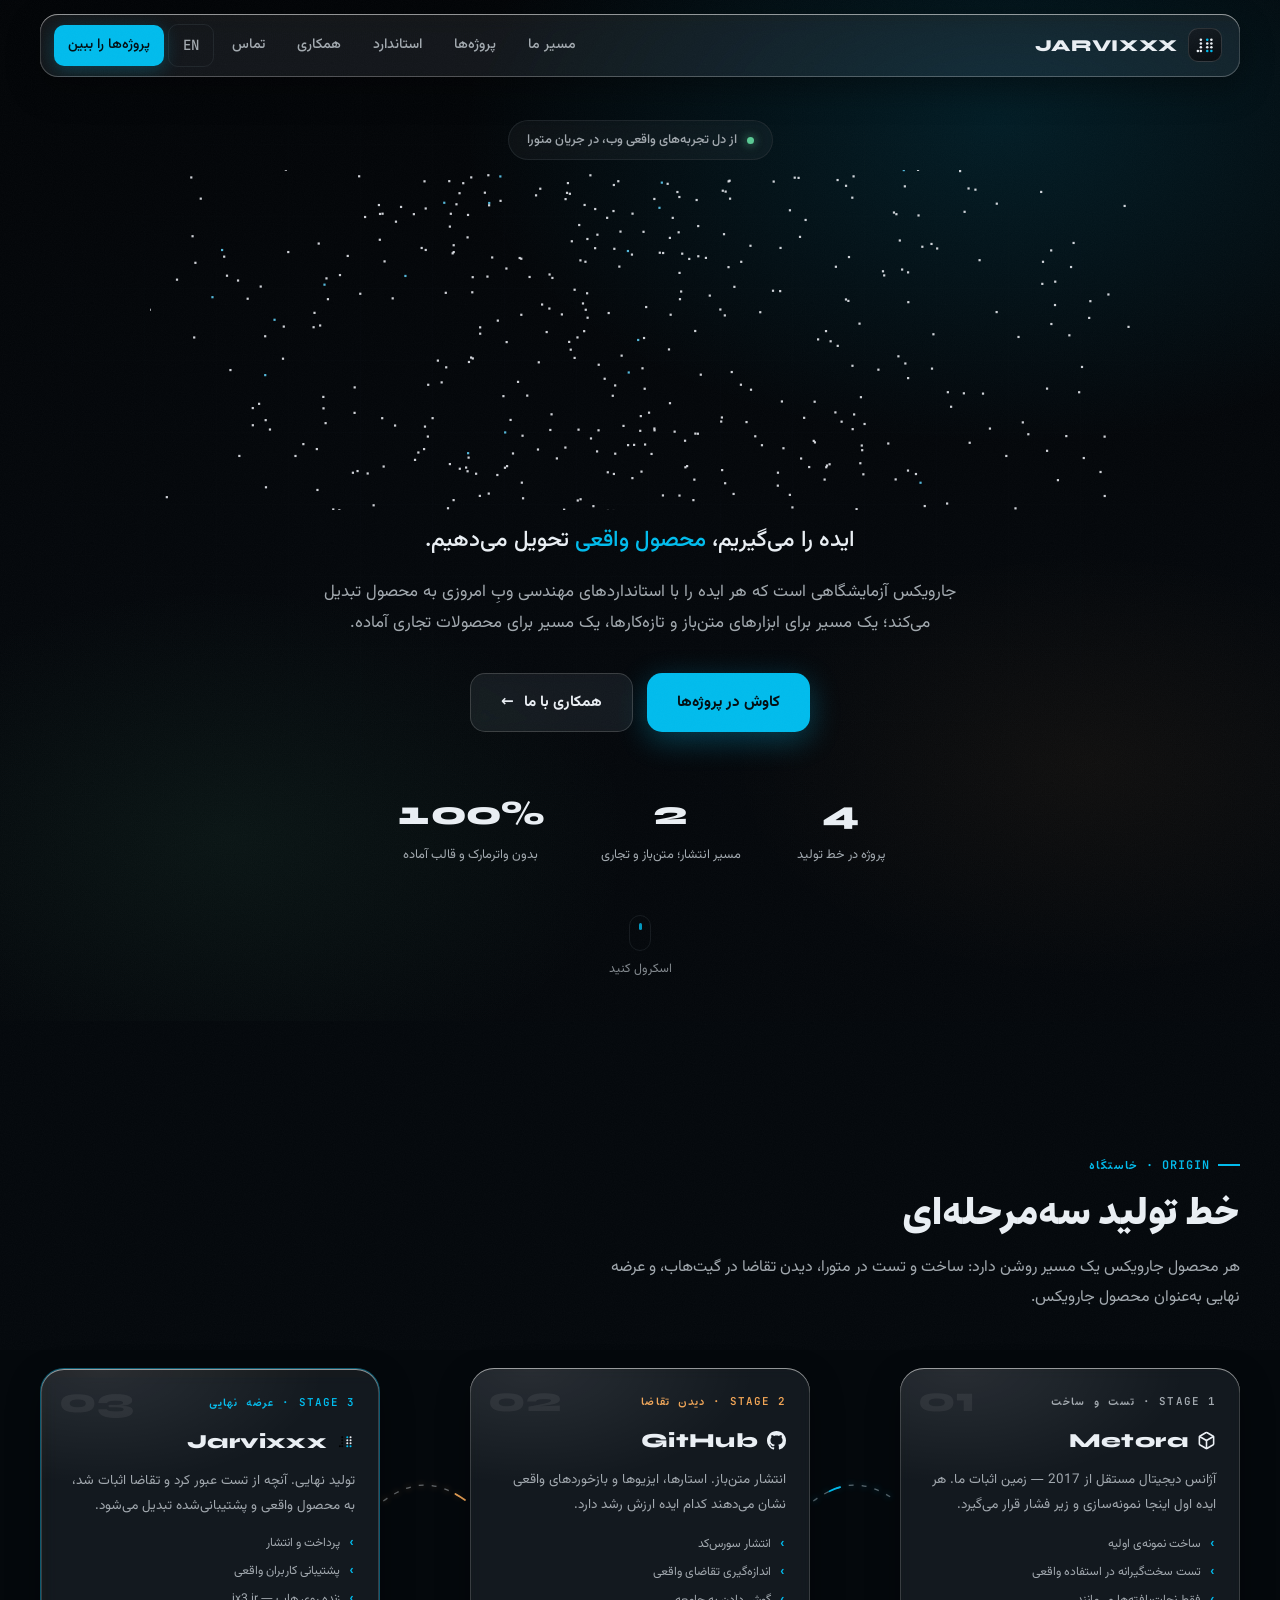
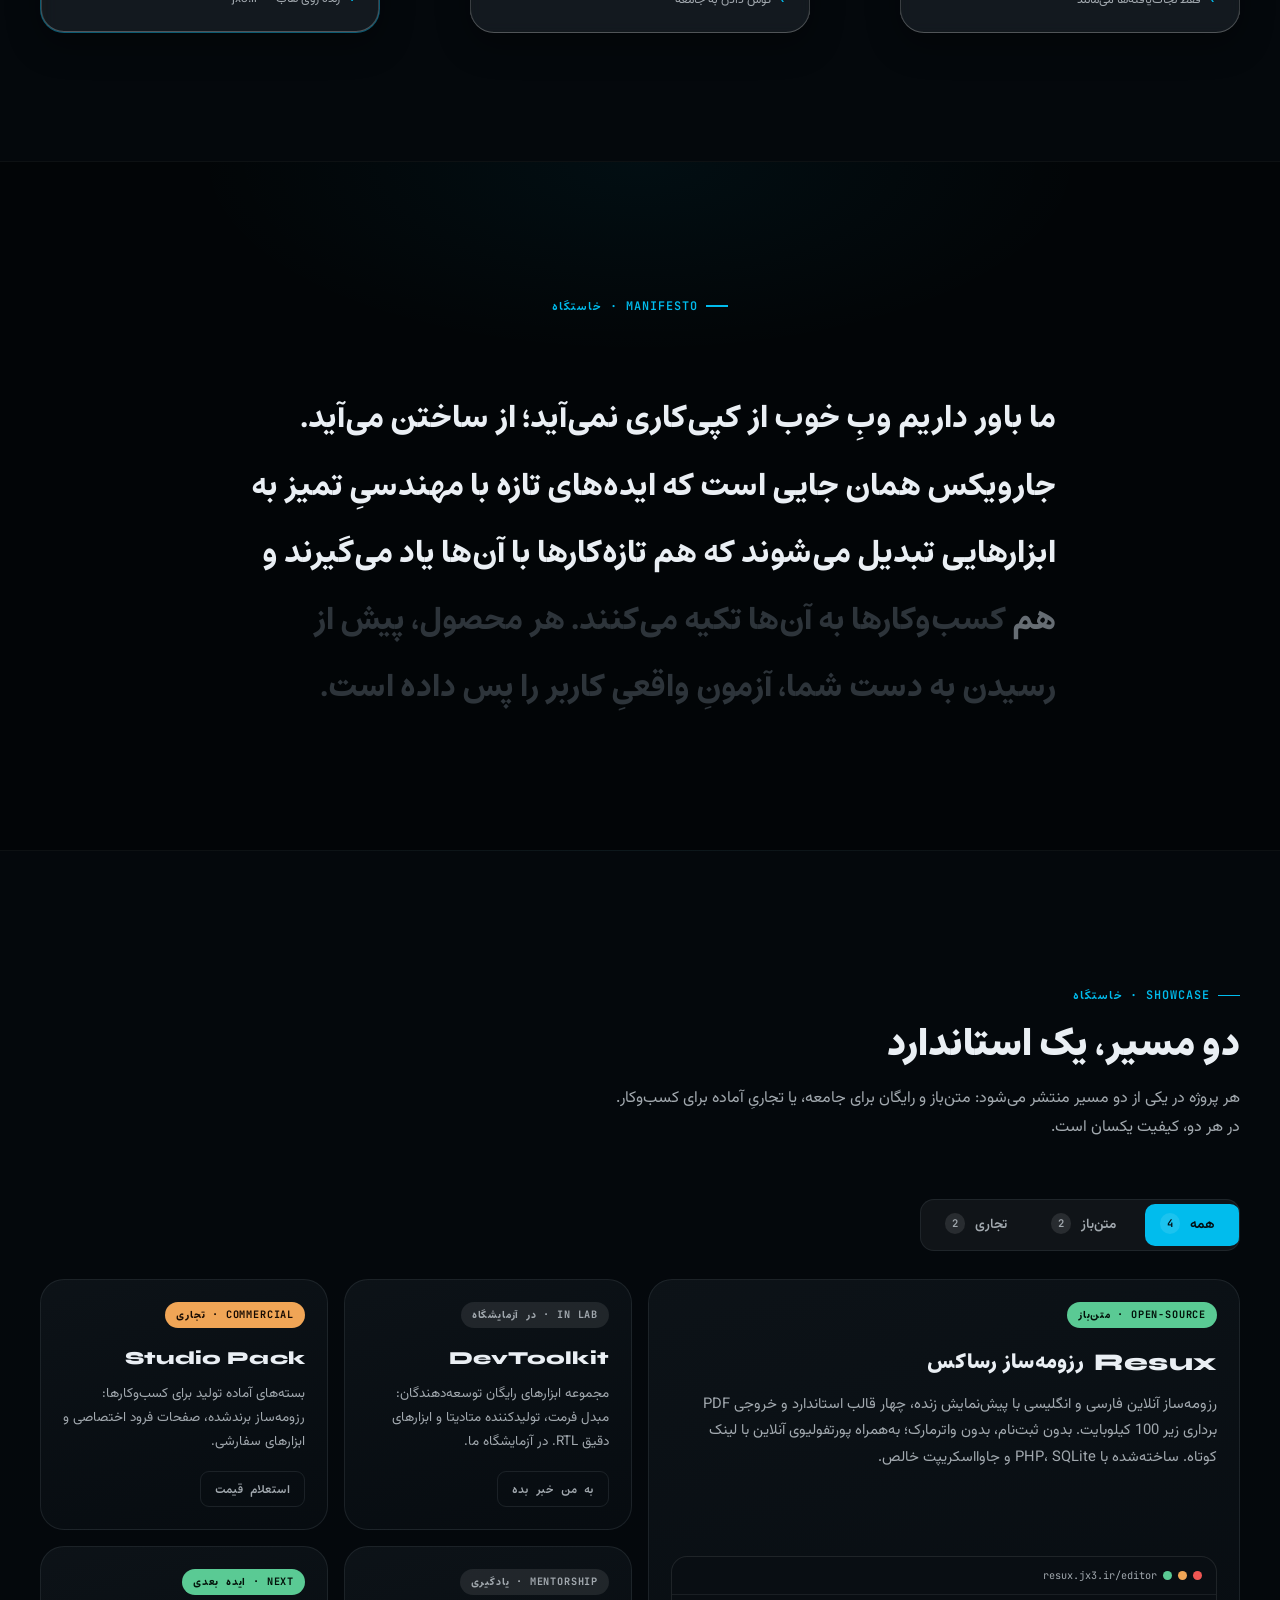
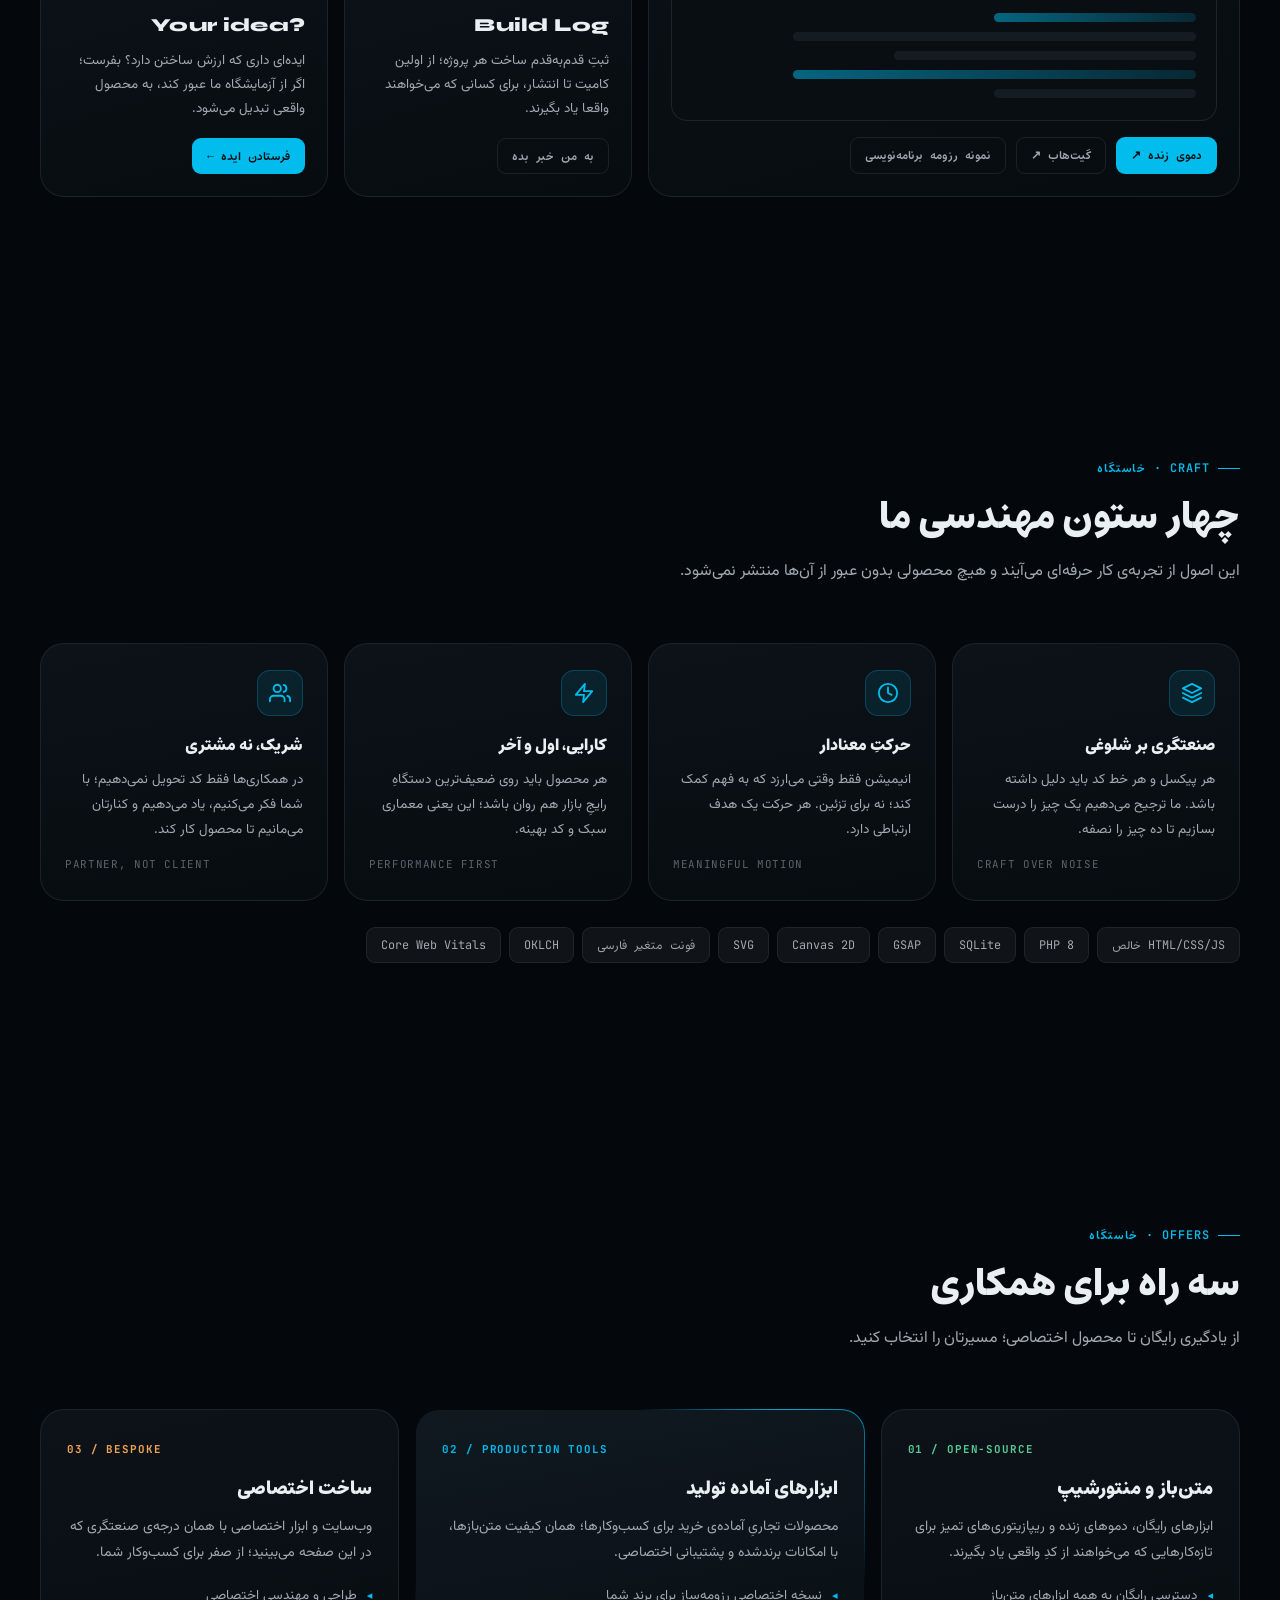
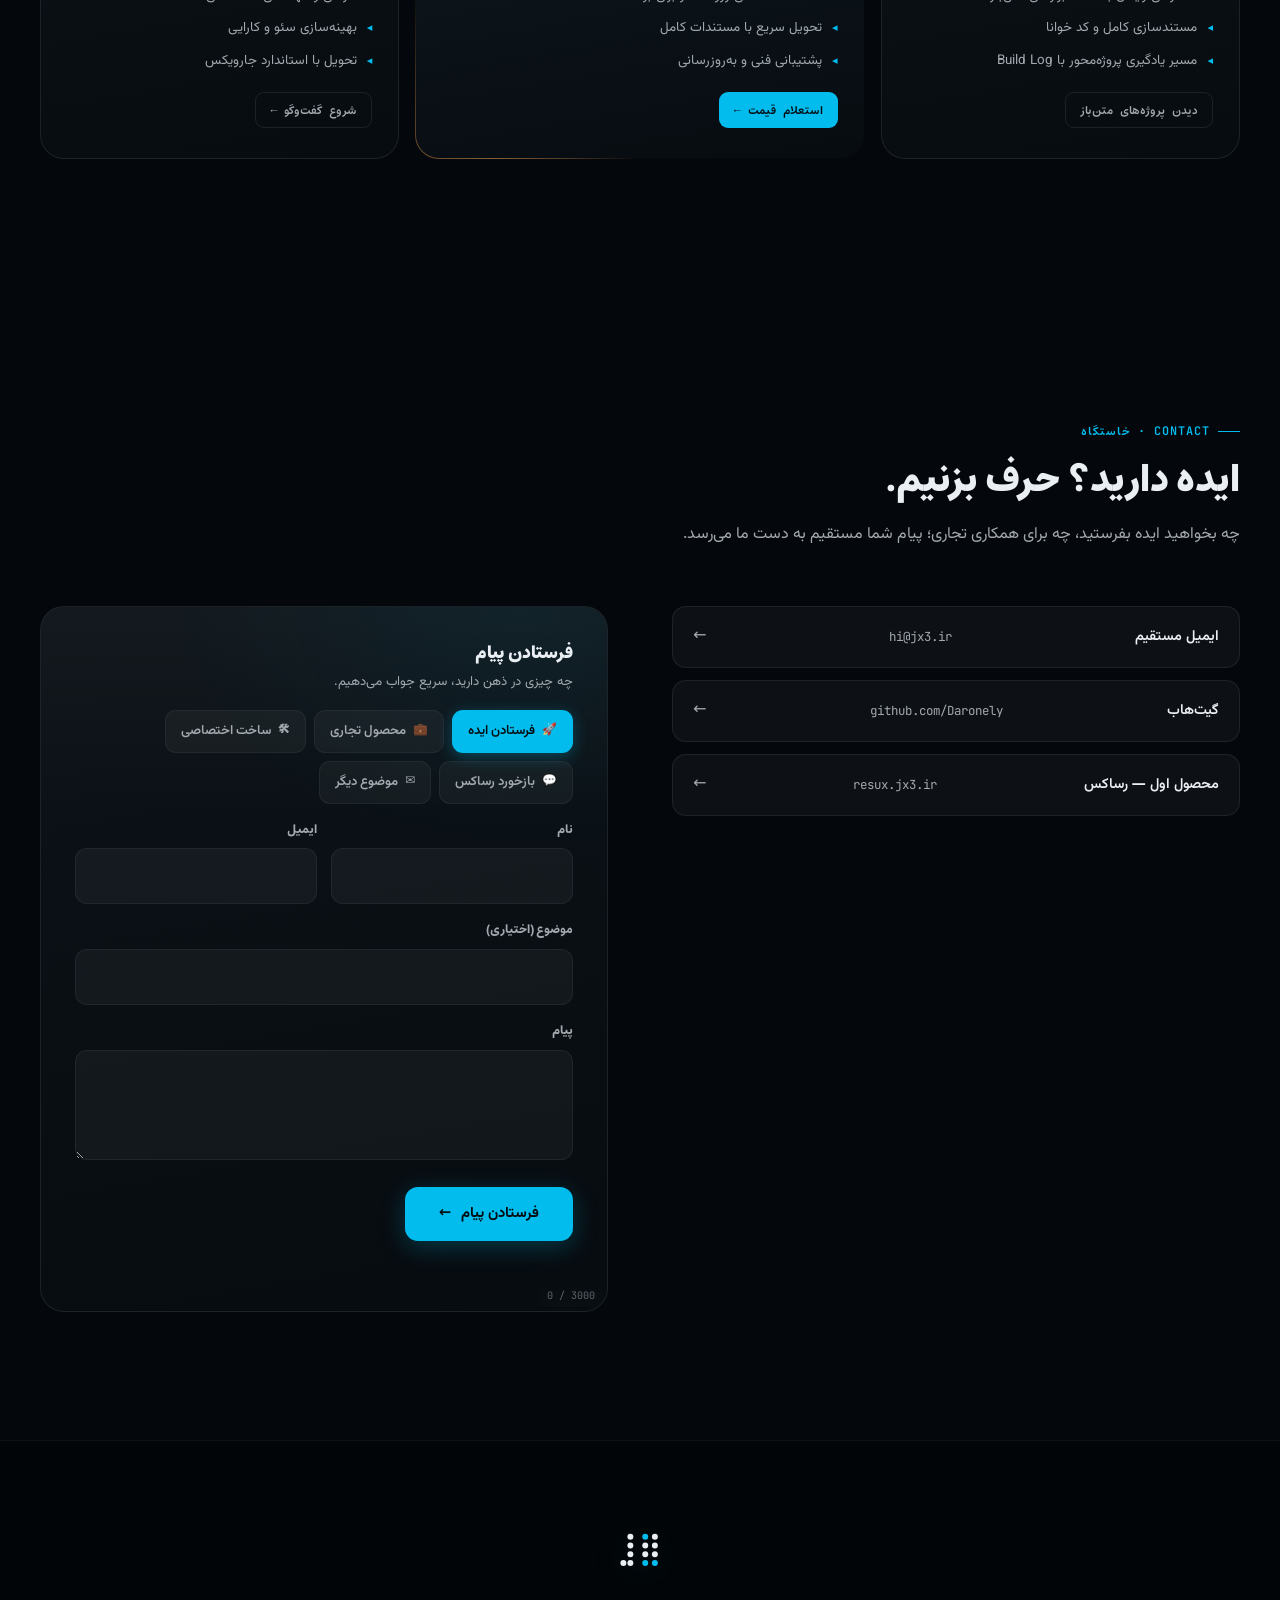
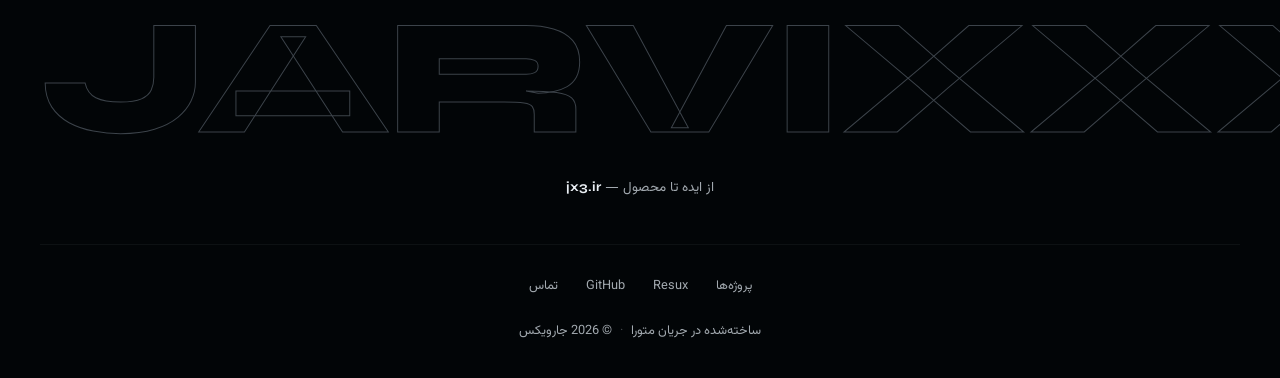
==== fa.html @ 1e33b5ad "🌐 v1.1.0 — bilingual: EN default + FA, production line Metora→GitHub→Jarvixxx - index.html now Engli" ====
<!DOCTYPE html>
<html lang="fa" dir="rtl" class="no-js">
<head>
<meta charset="UTF-8">
<meta name="viewport" content="width=device-width, initial-scale=1">
<title>جارویکس | آزمایشگاه ساخت محصولات وب — از ایده تا محصول، با استاندارد حرفه‌ای</title>
<meta name="description" content="جارویکس (Jarvixxx) آزمایشگاه ساخت محصولات وب است: ایده‌ها را به ابزارهای متن‌باز و محصولات تجاری واقعی تبدیل می‌کنیم و مسیر یادگیری حرفه‌ای را برای علاقه‌مندان باز می‌گذاریم. اولین محصول: رزومه‌ساز رساکس.">
<meta name="keywords" content="Jarvixxx, جارویکس, jx3, web product lab, open source, resume builder, Resux, رساکس, PHP, SQLite, GSAP">
<meta name="author" content="Jarvixxx">
<meta name="robots" content="index, follow, max-image-preview:large, max-snippet:-1, max-video-preview:-1">
<meta name="theme-color" content="#0b0d12">
<link rel="canonical" href="https://jx3.ir/fa.html">
<link rel="alternate" hreflang="en" href="https://jx3.ir/">
<link rel="alternate" hreflang="x-default" href="https://jx3.ir/">

<!-- Open Graph -->
<meta property="og:type" content="website">
<meta property="og:site_name" content="Jarvixxx">
<meta property="og:locale" content="fa_IR">
<meta property="og:locale:alternate" content="en_US">
<meta property="og:title" content="جارویکس | آزمایشگاه ساخت محصولات وب — از ایده تا محصول، با استاندارد حرفه‌ای">
<meta property="og:description" content="جارویکس (Jarvixxx) آزمایشگاه ساخت محصولات وب است: ایده‌ها را به ابزارهای متن‌باز و محصولات تجاری واقعی تبدیل می‌کنیم و مسیر یادگیری حرفه‌ای را برای علاقه‌مندان باز می‌گذاریم. اولین محصول: رزومه‌ساز رساکس.">
<meta property="og:url" content="https://jx3.ir/fa.html">
<meta property="og:image" content="https://jx3.ir/assets/img/og-cover.png">
<meta property="og:image:width" content="1200">
<meta property="og:image:height" content="630">
<meta property="og:image:alt" content="Jarvixxx — web product lab">

<!-- Twitter -->
<meta name="twitter:card" content="summary_large_image">
<meta name="twitter:title" content="جارویکس | آزمایشگاه ساخت محصولات وب — از ایده تا محصول، با استاندارد حرفه‌ای">
<meta name="twitter:description" content="جارویکس (Jarvixxx) آزمایشگاه ساخت محصولات وب است: ایده‌ها را به ابزارهای متن‌باز و محصولات تجاری واقعی تبدیل می‌کنیم و مسیر یادگیری حرفه‌ای را برای علاقه‌مندان باز می‌گذاریم. اولین محصول: رزومه‌ساز رساکس.">
<meta name="twitter:image" content="https://jx3.ir/assets/img/og-cover.png">

<!-- Icons -->
<link rel="icon" type="image/svg+xml" href="assets/img/favicon.svg">
<link rel="apple-touch-icon" href="assets/img/icon-192.png">
<link rel="manifest" href="manifest.webmanifest">

<!-- Fonts: preload per page script -->
<link rel="preload" href="assets/fonts/Vazirmatn-VF.woff2" as="font" type="font/woff2" crossorigin>
<link rel="preload" href="assets/fonts/Estedad-VF.woff2" as="font" type="font/woff2" crossorigin>
<link rel="preload" href="assets/fonts/Syne-VF.woff2" as="font" type="font/woff2" crossorigin>
<link rel="stylesheet" href="assets/css/main.css">

<script>document.documentElement.classList.remove('no-js');</script>
<script type="application/ld+json">
{
  "@context": "https://schema.org",
  "@graph": [
    {
      "@type": "Organization",
      "@id": "https://jx3.ir/#org",
      "name": "Jarvixxx",
      "alternateName": "جارویکس",
      "url": "https://jx3.ir/",
      "logo": "https://jx3.ir/assets/img/icon-512.png",
      "description": "جارویکس (Jarvixxx) آزمایشگاه ساخت محصولات وب است: ایده‌ها را به ابزارهای متن‌باز و محصولات تجاری واقعی تبدیل می‌کنیم و مسیر یادگیری حرفه‌ای را برای علاقه‌مندان باز می‌گذاریم. اولین محصول: رزومه‌ساز رساکس.",
      "sameAs": [
        "https://github.com/Daronely"
      ]
    },
    {
      "@type": "WebSite",
      "@id": "https://jx3.ir/#website",
      "url": "https://jx3.ir/fa.html",
      "name": "Jarvixxx — جارویکس",
      "inLanguage": "fa-IR",
      "publisher": {
        "@id": "https://jx3.ir/#org"
      }
    },
    {
      "@type": "SoftwareApplication",
      "name": "Resux — Resume Builder",
      "applicationCategory": "BusinessApplication",
      "operatingSystem": "Web",
      "url": "https://resux.jx3.ir/",
      "description": "Free online resume builder (Persian & English) with live preview, vector PDF export and online portfolio",
      "offers": {
        "@type": "Offer",
        "price": "0",
        "priceCurrency": "USD"
      },
      "author": {
        "@id": "https://jx3.ir/#org"
      }
    },
    {
      "@type": "ItemList",
      "@id": "https://jx3.ir/#projects",
      "name": "Jarvixxx projects",
      "itemListElement": [
        {
          "@type": "ListItem",
          "position": 1,
          "url": "https://resux.jx3.ir/",
          "name": "Resux — online resume builder"
        }
      ]
    }
  ]
}
</script>
</head>
<body>

<a class="skip-link" href="#main">پرش به محتوای اصلی</a>

<svg width="0" height="0" style="position:absolute" aria-hidden="true">
  <defs>
    <filter id="lg-refract" color-interpolation-filters="sRGB" x="-10%" y="-10%" width="120%" height="120%">
      <feImage href="data:image/svg+xml,%3Csvg xmlns='http://www.w3.org/2000/svg' width='120' height='60'%3E%3C/svg%3E" result="sdf" preserveAspectRatio="none"/>
      <feDisplacementMap in="SourceGraphic" in2="sdf" scale="12" xChannelSelector="R" yChannelSelector="G"/>
    </filter>
  </defs>
</svg>

<header class="navbar glass-nav" id="navbar">
  <a class="brand" href="#top" aria-label="Jarvixxx — home">
    <span class="mark" aria-hidden="true"><svg viewBox="0 0 64 64"><g fill="oklch(0.95 0.008 245)"><circle cx="21" cy="18" r="3.4"/><circle cx="21" cy="28" r="3.4"/><circle cx="21" cy="38" r="3.4"/><circle cx="21" cy="48" r="3.4"/><circle cx="13" cy="48" r="3.4"/></g><g><circle cx="38" cy="18" r="3.4" fill="oklch(0.74 0.14 225)"/><circle cx="38" cy="28" r="3.4" fill="oklch(0.95 0.008 245)"/><circle cx="38" cy="38" r="3.4" fill="oklch(0.95 0.008 245)"/><circle cx="38" cy="48" r="3.4" fill="oklch(0.74 0.14 225)"/><circle cx="49" cy="18" r="3.4" fill="oklch(0.95 0.008 245)"/><circle cx="49" cy="28" r="3.4" fill="oklch(0.95 0.008 245)"/><circle cx="49" cy="38" r="3.4" fill="oklch(0.95 0.008 245)"/><circle cx="49" cy="48" r="3.4" fill="oklch(0.74 0.14 225)"/></g></svg></span>
    <bdi dir="ltr" data-scramble-hover>JARVIXXX</bdi>
  </a>
  <nav class="nav-links" aria-label="ناوبری اصلی">
    <a href="#ecosystem">مسیر ما</a>
    <a href="#projects">پروژه‌ها</a>
    <a href="#craft">استاندارد</a>
    <a href="#offers">همکاری</a>
    <a href="#contact">تماس</a>
    <a class="lang-toggle" href="/" hreflang="en" rel="alternate">EN</a>
    <a class="nav-cta magnetic" href="#projects" data-mag>پروژه‌ها را ببین</a>
  </nav>
</header>

<main id="main">

<section class="hero" id="top">
  <div class="hero-bg" aria-hidden="true"></div>
  <div class="hero-grid-lines" aria-hidden="true"></div>

  <a class="lineage-pill" href="https://metora.ir" target="_blank" rel="noopener">
    <span class="dot" aria-hidden="true"></span>
    از دل تجربه‌های واقعی وب، در جریان متورا
  </a>

  <h1>جارویکس — آزمایشگاه ساخت محصولات وب؛ ایده را می‌گیریم و محصول تحویل می‌دهیم</h1>
  <canvas id="heroCanvas" aria-hidden="true"></canvas>

  <p class="hero-tagline reveal">ایده را می‌گیریم، <span class="accent">محصول واقعی</span> تحویل می‌دهیم.</p>
  <p class="hero-sub reveal">جارویکس آزمایشگاهی است که هر ایده را با استانداردهای مهندسی وبِ امروزی به محصول تبدیل می‌کند؛ یک مسیر برای ابزارهای متن‌باز و تازه‌کارها، یک مسیر برای محصولات تجاری آماده.</p>

  <div class="hero-ctas">
    <a class="btn-primary-mag magnetic" href="#projects" data-mag>کاوش در پروژه‌ها</a>
    <a class="btn-glass-mag magnetic" href="#offers" data-mag>همکاری با ما <span class="arr">←</span></a>
  </div>

  <div class="hero-stats" role="list" aria-label="آمار جارویکس">
    <div class="stat" role="listitem">
      <div class="num" data-count="4" aria-label="4">0</div>
      <div class="lbl">پروژه در خط تولید</div>
    </div>
    <div class="stat" role="listitem">
      <div class="num" data-count="2" aria-label="2">0</div>
      <div class="lbl">مسیر انتشار؛ متن‌باز و تجاری</div>
    </div>
    <div class="stat" role="listitem">
      <div class="num" data-count="100" data-suffix="%" aria-label="100%">0</div>
      <div class="lbl">بدون واترمارک و قالب آماده</div>
    </div>
  </div>

  <div class="scroll-hint" aria-hidden="true">
    <div class="wheel"></div>
    اسکرول کنید
  </div>
</section>

<section id="ecosystem">
  <div class="wrap">
    <div class="sec-head reveal">
      <span class="sec-kicker"><span data-scramble-hover>ORIGIN</span> · خاستگاه</span>
      <h2 class="sec-title">خط تولید سه‌مرحله‌ای</h2>
      <p class="sec-lead">هر محصول جارویکس یک مسیر روشن دارد: ساخت و تست در متورا، دیدن تقاضا در گیت‌هاب، و عرضه نهایی به‌عنوان محصول جارویکس.</p>
    </div>
    <div class="eco-wrap">
    <div class="eco-row">
      <a class="eco-node glass metora" href="https://metora.ir" target="_blank" rel="noopener">
        <span class="n-step" aria-hidden="true">01</span>
        <div class="n-role">STAGE 1 · تست و ساخت</div>
        <div class="n-name"><svg width="19" height="19" viewBox="0 0 24 24" fill="none" stroke="currentColor" stroke-width="2" stroke-linecap="round" stroke-linejoin="round"><path d="M21 16V8a2 2 0 0 0-1-1.73l-7-4a2 2 0 0 0-2 0l-7 4A2 2 0 0 0 3 8v8a2 2 0 0 0 1 1.73l7 4a2 2 0 0 0 2 0l7-4A2 2 0 0 0 21 16z"/><polyline points="3.27 6.96 12 12.01 20.73 6.96"/><line x1="12" y1="22.08" x2="12" y2="12"/></svg><bdi dir="ltr" data-scramble-hover>Metora</bdi></div>
        <p class="n-desc">آژانس دیجیتال مستقل از 2017 — زمین اثبات ما. هر ایده اول اینجا نمونه‌سازی و زیر فشار قرار می‌گیرد.</p>
        <ul class="n-steps"><li>ساخت نمونه‌ی اولیه</li><li>تست سخت‌گیرانه در استفاده واقعی</li><li>فقط نجات‌یافته‌ها می‌مانند</li></ul>
      </a>
      <div class="eco-beam" aria-hidden="true">
        <svg viewBox="0 0 110 64">
          <path class="beam-path" d="M4 32 C 40 6, 70 6, 106 32" stroke="oklch(0.5 0.015 245)"/>
          <path class="beam-path beam-glow" d="M4 32 C 40 6, 70 6, 106 32" stroke="oklch(0.74 0.14 225)"/>
          <path class="pulse" d="M4 32 C 40 6, 70 6, 106 32" stroke="oklch(0.74 0.14 225)">
            <animate attributeName="stroke-dashoffset" from="144" to="0" dur="2.4s" repeatCount="indefinite"/>
          </path>
        </svg>
      </div>
      <a class="eco-node glass netro" href="https://github.com/Daronely" target="_blank" rel="noopener">
        <span class="n-step" aria-hidden="true">02</span>
        <div class="n-role">STAGE 2 · دیدن تقاضا</div>
        <div class="n-name"><svg viewBox="0 0 16 16" fill="currentColor"><path d="M8 0C3.58 0 0 3.58 0 8c0 3.54 2.29 6.53 5.47 7.59.4.07.55-.17.55-.38 0-.19-.01-.82-.01-1.49-2.01.37-2.53-.49-2.69-.94-.09-.23-.48-.94-.82-1.13-.28-.15-.68-.52-.01-.53.63-.01 1.08.58 1.23.82.72 1.21 1.87.87 2.33.66.07-.52.28-.87.51-1.07-1.78-.2-3.64-.89-3.64-3.95 0-.87.31-1.59.82-2.15-.08-.2-.36-1.02.08-2.12 0 0 .67-.21 2.2.82.64-.18 1.32-.27 2-.27s1.36.09 2 .27c1.53-1.04 2.2-.82 2.2-.82.44 1.1.16 1.92.08 2.12.51.56.82 1.27.82 2.15 0 3.07-1.87 3.75-3.65 3.95.29.25.54.73.54 1.48 0 1.07-.01 1.93-.01 2.2 0 .21.15.46.55.38A8.01 8.01 0 0 0 16 8c0-4.42-3.58-8-8-8z"/></svg><bdi dir="ltr" data-scramble-hover>GitHub</bdi></div>
        <p class="n-desc">انتشار متن‌باز. استارها، ایزیوها و بازخوردهای واقعی نشان می‌دهند کدام ایده ارزش رشد دارد.</p>
        <ul class="n-steps"><li>انتشار سورس‌کد</li><li>اندازه‌گیری تقاضای واقعی</li><li>گوش دادن به جامعه</li></ul>
      </a>
      <div class="eco-beam" aria-hidden="true">
        <svg viewBox="0 0 110 64">
          <path class="beam-path" d="M4 32 C 40 6, 70 6, 106 32" stroke="oklch(0.5 0.015 245)"/>
          <path class="beam-path beam-glow" d="M4 32 C 40 6, 70 6, 106 32" stroke="oklch(0.78 0.13 65)"/>
          <path class="pulse" d="M4 32 C 40 6, 70 6, 106 32" stroke="oklch(0.78 0.13 65)">
            <animate attributeName="stroke-dashoffset" from="144" to="0" dur="2.4s" begin="1.2s" repeatCount="indefinite"/>
          </path>
        </svg>
      </div>
      <a class="eco-node glass jarvi glass-flagship" href="#projects">
        <span class="n-step" aria-hidden="true">03</span>
        <div class="n-role">STAGE 3 · عرضه نهایی</div>
        <div class="n-name"><svg width="19" height="19" viewBox="0 0 64 64">ll="oklch(0.95 0.008 245)"><circle cx="21" cy="18" r="3.4"/><circle cx="21" cy="28" r="3.4"/><circle cx="21" cy="38" r="3.4"/><circle cx="21" cy="48" r="3.4"/><circle cx="13" cy="48" r="3.4"/></g><g><circle cx="38" cy="18" r="3.4" fill="oklch(0.74 0.14 225)"/><circle cx="38" cy="28" r="3.4" fill="oklch(0.95 0.008 245)"/><circle cx="38" cy="38" r="3.4" fill="oklch(0.95 0.008 245)"/><circle cx="38" cy="48" r="3.4" fill="oklch(0.74 0.14 225)"/><circle cx="49" cy="18" r="3.4" fill="oklch(0.95 0.008 245)"/><circle cx="49" cy="28" r="3.4" fill="oklch(0.95 0.008 245)"/><circle cx="49" cy="38" r="3.4" fill="oklch(0.95 0.008 245)"/><circle cx="49" cy="48" r="3.4" fill="oklch(0.74 0.14 225)"/></g></svg><bdi dir="ltr" data-scramble-hover>Jarvixxx</bdi></div>
        <p class="n-desc">تولید نهایی. آنچه از تست عبور کرد و تقاضا اثبات شد، به محصول واقعی و پشتیبانی‌شده تبدیل می‌شود.</p>
        <ul class="n-steps"><li>پرداخت و انتشار</li><li>پشتیبانی کاربران واقعی</li><li>زنده روی هاب — jx3.ir</li></ul>
      </a>
    </div></div>
  </div>
</section>

<section class="manifesto" id="manifesto">
  <div class="wrap">
    <div class="sec-head reveal" style="margin-inline:auto;text-align:center">
      <span class="sec-kicker" style="justify-content:center"><span data-scramble-hover>MANIFESTO</span> · خاستگاه</span>
    </div>
    <p class="manifesto-text" id="manifestoText" lang="fa"><span class="w">ما</span> <span class="w">باور</span> <span class="w">داریم</span> <span class="w">وبِ</span> <span class="w">خوب</span> <span class="w">از</span> <span class="w">کپی‌کاری</span> <span class="w">نمی‌آید؛</span> <span class="w">از</span> <span class="w">ساختن</span> <span class="w">می‌آید.</span> <span class="w">جارویکس</span> <span class="w">همان</span> <span class="w">جایی</span> <span class="w">است</span> <span class="w">که</span> <span class="w">ایده‌های</span> <span class="w">تازه</span> <span class="w">با</span> <span class="w">مهندسیِ</span> <span class="w">تمیز</span> <span class="w">به</span> <span class="w">ابزارهایی</span> <span class="w">تبدیل</span> <span class="w">می‌شوند</span> <span class="w">که</span> <span class="w">هم</span> <span class="w">تازه‌کارها</span> <span class="w">با</span> <span class="w">آن‌ها</span> <span class="w">یاد</span> <span class="w">می‌گیرند</span> <span class="w">و</span> <span class="w">هم</span> <span class="w">کسب‌وکارها</span> <span class="w">به</span> <span class="w">آن‌ها</span> <span class="w">تکیه</span> <span class="w">می‌کنند.</span> <span class="w">هر</span> <span class="w">محصول،</span> <span class="w">پیش</span> <span class="w">از</span> <span class="w">رسیدن</span> <span class="w">به</span> <span class="w">دست</span> <span class="w">شما،</span> <span class="w">آزمونِ</span> <span class="w">واقعیِ</span> <span class="w">کاربر</span> <span class="w">را</span> <span class="w">پس</span> <span class="w">داده</span> <span class="w">است.</span></p>
  </div>
</section>

<section id="projects">
  <div class="wrap">
    <div class="sec-head reveal">
      <span class="sec-kicker"><span data-scramble-hover>SHOWCASE</span> · خاستگاه</span>
      <h2 class="sec-title">دو مسیر، یک استاندارد</h2>
      <p class="sec-lead">هر پروژه در یکی از دو مسیر منتشر می‌شود: متن‌باز و رایگان برای جامعه، یا تجاریِ آماده برای کسب‌وکار. در هر دو، کیفیت یکسان است.</p>
    </div>

    <div class="filter-tabs" role="tablist" aria-label="فیلتر پروژه‌ها" id="filterTabs">
      <div id="tabIndicator" aria-hidden="true"></div>
      <button class="filter-tab" role="tab" aria-selected="true" data-filter="all">همه <span class="badge-mini">4</span></button>
      <button class="filter-tab" role="tab" aria-selected="false" data-filter="oss">متن‌باز <span class="badge-mini">2</span></button>
      <button class="filter-tab" role="tab" aria-selected="false" data-filter="pro">تجاری <span class="badge-mini">2</span></button>
    </div>
    <p class="no-js-note">برای فیلترکردن پروژه‌ها جاوااسکریپت لازم است؛ همه پروژه‌ها در ادامه فهرست شده‌اند.</p>

    <div class="bento" id="bento">
      <article class="b-card b-flagship glass-flagship" data-track="oss" data-name="resux">
        <span class="b-track oss">OPEN-SOURCE · متن‌باز</span>
        <div class="b-name"><bdi dir="ltr" data-scramble-hover>Resux</bdi> <span class="b-fa">رزومه‌ساز رساکس</span></div>
        <p class="b-desc">رزومه‌ساز آنلاین فارسی و انگلیسی با پیش‌نمایش زنده، چهار قالب استاندارد و خروجی PDF برداری زیر 100 کیلوبایت. بدون ثبت‌نام، بدون واترمارک؛ به‌همراه پورتفولیوی آنلاین با لینک کوتاه. ساخته‌شده با PHP، SQLite و جاوااسکریپت خالص.</p>
        <div class="flagship-visual" aria-hidden="true">
          <div class="fv-bar"><i></i><i></i><i></i><span dir="ltr">resux.jx3.ir/editor</span></div>
          <div class="fv-body">
            <div class="fv-line hi w40"></div>
            <div class="fv-line w80"></div>
            <div class="fv-line w60"></div>
            <div class="fv-line hi w80"></div>
            <div class="fv-line w40"></div>
          </div>
        </div>
        <div class="b-links"><a class="b-link primary" href="https://resux.jx3.ir/" target="_blank" rel="noopener">دموی زنده ↗</a><a class="b-link" href="https://github.com/Daronely/resux" target="_blank" rel="noopener">گیت‌هاب ↗</a><a class="b-link" href="https://resux.jx3.ir/resume/developer.html" target="_blank" rel="noopener">نمونه رزومه برنامه‌نویسی</a></div>
      </article>

      <article class="b-card b-p2" data-track="oss" data-name="toolkit">
        <span class="b-track wip">IN LAB · در آزمایشگاه</span>
        <div class="b-name"><bdi dir="ltr" data-scramble-hover>DevToolkit</bdi></div>
        <p class="b-desc">مجموعه ابزارهای رایگان توسعه‌دهندگان: مبدل فرمت، تولیدکننده متادیتا و ابزارهای دقیق RTL. در آزمایشگاه ما.</p>
        <div class="b-links"><a class="b-link" href="#contact" data-notify>به من خبر بده</a></div>
      </article>
      <article class="b-card b-p3" data-track="pro" data-name="studio">
        <span class="b-track pro">COMMERCIAL · تجاری</span>
        <div class="b-name"><bdi dir="ltr" data-scramble-hover>Studio Pack</bdi></div>
        <p class="b-desc">بسته‌های آماده تولید برای کسب‌وکارها: رزومه‌ساز برندشده، صفحات فرود اختصاصی و ابزارهای سفارشی.</p>
        <div class="b-links"><a class="b-link" href="#offers">استعلام قیمت</a></div>
      </article>
      <article class="b-card b-p4" data-track="oss" data-name="learn">
        <span class="b-track wip">MENTORSHIP · یادگیری</span>
        <div class="b-name"><bdi dir="ltr" data-scramble-hover>Build Log</bdi></div>
        <p class="b-desc">ثبتِ قدم‌به‌قدم ساخت هر پروژه؛ از اولین کامیت تا انتشار، برای کسانی که می‌خواهند واقعا یاد بگیرند.</p>
        <div class="b-links"><a class="b-link" href="#contact" data-notify>به من خبر بده</a></div>
      </article>
      <article class="b-card b-p5" data-track="pro" data-name="idea">
        <span class="b-track oss">NEXT · ایده بعدی</span>
        <div class="b-name"><bdi dir="ltr" data-scramble-hover>Your idea?</bdi></div>
        <p class="b-desc">ایده‌ای داری که ارزش ساختن دارد؟ بفرست؛ اگر از آزمایشگاه ما عبور کند، به محصول واقعی تبدیل می‌شود.</p>
        <div class="b-links"><a class="b-link primary" href="#contact">فرستادن ایده ←</a></div>
      </article>
    </div>
  </div>
</section>

<section id="craft">
  <div class="wrap">
    <div class="sec-head reveal">
      <span class="sec-kicker"><span data-scramble-hover>CRAFT</span> · خاستگاه</span>
      <h2 class="sec-title">چهار ستون مهندسی ما</h2>
      <p class="sec-lead">این اصول از تجربه‌ی کار حرفه‌ای می‌آیند و هیچ محصولی بدون عبور از آن‌ها منتشر نمی‌شود.</p>
    </div>
    <div class="craft-grid">
      <div class="craft-card reveal">
        <div class="c-ico" aria-hidden="true"><svg width="22" height="22" viewBox="0 0 24 24" fill="none" stroke="currentColor" stroke-width="2" stroke-linecap="round" stroke-linejoin="round"><path d="M12 2L2 7l10 5 10-5-10-5z"/><path d="M2 17l10 5 10-5"/><path d="M2 12l10 5 10-5"/></svg></div>
        <h3>صنعتگری بر شلوغی</h3>
        <p>هر پیکسل و هر خط کد باید دلیل داشته باشد. ما ترجیح می‌دهیم یک چیز را درست بسازیم تا ده چیز را نصفه.</p>
        <span class="c-en" dir="ltr">CRAFT OVER NOISE</span>
      </div>
      <div class="craft-card reveal">
        <div class="c-ico" aria-hidden="true"><svg width="22" height="22" viewBox="0 0 24 24" fill="none" stroke="currentColor" stroke-width="2" stroke-linecap="round" stroke-linejoin="round"><circle cx="12" cy="12" r="10"/><path d="M12 6v6l4 2"/></svg></div>
        <h3>حرکتِ معنادار</h3>
        <p>انیمیشن فقط وقتی می‌ارزد که به فهم کمک کند؛ نه برای تزئین. هر حرکت یک هدف ارتباطی دارد.</p>
        <span class="c-en" dir="ltr">MEANINGFUL MOTION</span>
      </div>
      <div class="craft-card reveal">
        <div class="c-ico" aria-hidden="true"><svg width="22" height="22" viewBox="0 0 24 24" fill="none" stroke="currentColor" stroke-width="2" stroke-linecap="round" stroke-linejoin="round"><path d="M13 2L3 14h9l-1 8 10-12h-9l1-8z"/></svg></div>
        <h3>کارایی، اول و آخر</h3>
        <p>هر محصول باید روی ضعیف‌ترین دستگاهِ رایجِ بازار هم روان باشد؛ این یعنی معماری سبک و کد بهینه.</p>
        <span class="c-en" dir="ltr">PERFORMANCE FIRST</span>
      </div>
      <div class="craft-card reveal">
        <div class="c-ico" aria-hidden="true"><svg width="22" height="22" viewBox="0 0 24 24" fill="none" stroke="currentColor" stroke-width="2" stroke-linecap="round" stroke-linejoin="round"><path d="M17 21v-2a4 4 0 0 0-4-4H5a4 4 0 0 0-4 4v2"/><circle cx="9" cy="7" r="4"/><path d="M23 21v-2a4 4 0 0 0-3-3.87"/><path d="M16 3.13a4 4 0 0 1 0 7.75"/></svg></div>
        <h3>شریک، نه مشتری</h3>
        <p>در همکاری‌ها فقط کد تحویل نمی‌دهیم؛ با شما فکر می‌کنیم، یاد می‌دهیم و کنارتان می‌مانیم تا محصول کار کند.</p>
        <span class="c-en" dir="ltr">PARTNER, NOT CLIENT</span>
      </div></div>
    <div class="stack-row reveal" aria-label="tech stack"><span class="stack-chip">HTML/CSS/JS خالص</span><span class="stack-chip">PHP 8</span><span class="stack-chip">SQLite</span><span class="stack-chip">GSAP</span><span class="stack-chip">Canvas 2D</span><span class="stack-chip">SVG</span><span class="stack-chip">فونت متغیر فارسی</span><span class="stack-chip">OKLCH</span><span class="stack-chip">Core Web Vitals</span></div>
  </div>
</section>

<section id="offers">
  <div class="wrap">
    <div class="sec-head reveal">
      <span class="sec-kicker"><span data-scramble-hover>OFFERS</span> · خاستگاه</span>
      <h2 class="sec-title">سه راه برای همکاری</h2>
      <p class="sec-lead">از یادگیری رایگان تا محصول اختصاصی؛ مسیرتان را انتخاب کنید.</p>
    </div>
    <div class="offers">
      <div class="offer-card reveal">
        <div class="o-tag" style="color: var(--signal-oss)" dir="ltr">01 / OPEN-SOURCE</div>
        <h3>متن‌باز و منتورشیپ</h3>
        <p class="o-desc">ابزارهای رایگان، دموهای زنده و ریپازیتوری‌های تمیز برای تازه‌کارهایی که می‌خواهند از کدِ واقعی یاد بگیرند.</p>
        <ul><li>دسترسی رایگان به همه ابزارهای متن‌باز</li><li>مستندسازی کامل و کد خوانا</li><li>مسیر یادگیری پروژه‌محور با Build Log</li></ul>
        <div class="b-links" style="margin-top:20px">
          <a class="b-link" href="#projects">دیدن پروژه‌های متن‌باز</a>
        </div>
      </div>
      <div class="offer-card offer-featured reveal">
        <div class="inner">
          <div class="o-tag" style="color: var(--accent-primary)" dir="ltr">02 / PRODUCTION TOOLS</div>
          <h3>ابزارهای آماده تولید</h3>
          <p class="o-desc">محصولات تجاریِ آماده‌ی خرید برای کسب‌وکارها؛ همان کیفیت متن‌بازها، با امکانات برندشده و پشتیبانی اختصاصی.</p>
          <ul><li>نسخه اختصاصی رزومه‌ساز برای برند شما</li><li>تحویل سریع با مستندات کامل</li><li>پشتیبانی فنی و به‌روزرسانی</li></ul>
          <div class="b-links" style="margin-top:20px">
            <a class="b-link primary" href="#contact">استعلام قیمت ←</a>
          </div>
        </div>
      </div>
      <div class="offer-card reveal">
        <div class="o-tag" style="color: var(--signal-pro)" dir="ltr">03 / BESPOKE</div>
        <h3>ساخت اختصاصی</h3>
        <p class="o-desc">وب‌سایت و ابزار اختصاصی با همان درجه‌ی صنعتگری که در این صفحه می‌بینید؛ از صفر برای کسب‌وکار شما.</p>
        <ul><li>طراحی و مهندسی اختصاصی</li><li>بهینه‌سازی سئو و کارایی</li><li>تحویل با استاندارد جارویکس</li></ul>
        <div class="b-links" style="margin-top:20px">
          <a class="b-link" href="#contact">شروع گفت‌وگو ←</a>
        </div>
      </div></div>
  </div>
</section>

<section id="contact">
  <div class="wrap">
    <div class="sec-head reveal">
      <span class="sec-kicker"><span data-scramble-hover>CONTACT</span> · خاستگاه</span>
      <h2 class="sec-title">ایده دارید؟ حرف بزنیم.</h2>
      <p class="sec-lead">چه بخواهید ایده بفرستید، چه برای همکاری تجاری؛ پیام شما مستقیم به دست ما می‌رسد.</p>
    </div>

    <div class="contact-grid">
      <div class="direct-links reveal">
        <a class="d-link" href="mailto:hi@jx3.ir">
          <span class="dl-label">ایمیل مستقیم</span>
          <span class="dl-handle" data-scramble>hi@jx3.ir</span>
          <span class="dl-arrow" aria-hidden="true">←</span>
        </a>
        <a class="d-link" href="https://github.com/Daronely" target="_blank" rel="noopener">
          <span class="dl-label">گیت‌هاب</span>
          <span class="dl-handle" data-scramble>github.com/Daronely</span>
          <span class="dl-arrow" aria-hidden="true">←</span>
        </a>
        <a class="d-link" href="https://resux.jx3.ir/" target="_blank" rel="noopener">
          <span class="dl-label">محصول اول — رساکس</span>
          <span class="dl-handle" data-scramble>resux.jx3.ir</span>
          <span class="dl-arrow" aria-hidden="true">←</span>
        </a></div>

      <form class="contact-form reveal" id="contactForm" novalidate>
        <div class="cf-head">
          <div class="cf-title">فرستادن پیام</div>
          <div class="cf-sub">چه چیزی در ذهن دارید، سریع جواب می‌دهیم.</div>
        </div>
        <div class="f-chips" role="group" aria-label="موضوع پیام"><button type="button" class="f-chip" data-topic="idea" aria-pressed="true"><span class="chip-ico" aria-hidden="true">🚀</span>فرستادن ایده</button><button type="button" class="f-chip" data-topic="commercial" aria-pressed="false"><span class="chip-ico" aria-hidden="true">💼</span>محصول تجاری</button><button type="button" class="f-chip" data-topic="bespoke" aria-pressed="false"><span class="chip-ico" aria-hidden="true">🛠</span>ساخت اختصاصی</button><button type="button" class="f-chip" data-topic="feedback" aria-pressed="false"><span class="chip-ico" aria-hidden="true">💬</span>بازخورد رساکس</button><button type="button" class="f-chip" data-topic="other" aria-pressed="false"><span class="chip-ico" aria-hidden="true">✉️</span>موضوع دیگر</button></div>
        <div class="f-row">
          <div class="f-field">
            <label for="cfName">نام</label>
            <input type="text" id="cfName" name="name" required autocomplete="name" maxlength="80">
            <span class="f-err">نام را وارد کنید.</span>
          </div>
          <div class="f-field">
            <label for="cfEmail">ایمیل</label>
            <input type="email" id="cfEmail" name="email" required autocomplete="email" maxlength="120" dir="ltr" style="text-align:start">
            <span class="f-err">ایمیل معتبر وارد کنید.</span>
          </div>
        </div>
        <div class="f-field">
          <label for="cfSubject">موضوع (اختیاری)</label>
          <input type="text" id="cfSubject" name="subject" maxlength="120">
        </div>
        <div class="f-field">
          <label for="cfMsg">پیام</label>
          <textarea id="cfMsg" name="message" required minlength="10" maxlength="3000"></textarea>
          <span class="f-counter" id="fCounter" aria-hidden="true">0 / 3000</span>
          <span class="f-err">پیام باید حداقل 10 حرف باشد.</span>
        </div>
        <div class="hp-field" aria-hidden="true">
          <label for="cfHp">Leave this field empty</label>
          <input type="text" id="cfHp" name="website" tabindex="-1" autocomplete="off">
        </div>
        <button type="submit" class="btn-submit magnetic" id="submitBtn" data-mag>
          <span class="spinner" aria-hidden="true"></span>
          <span id="submitLabel">فرستادن پیام</span>
          <span aria-hidden="true">←</span>
        </button>
        <p class="form-status" id="formStatus" role="status" aria-live="polite"></p>
      </form>
    </div>
  </div>
</section>

</main>

<footer class="site-footer">
  <div class="wrap">
    <div class="footer-mark" aria-hidden="true"><svg viewBox="0 0 64 64"><g fill="oklch(0.95 0.008 245)"><circle cx="21" cy="18" r="3.4"/><circle cx="21" cy="28" r="3.4"/><circle cx="21" cy="38" r="3.4"/><circle cx="21" cy="48" r="3.4"/><circle cx="13" cy="48" r="3.4"/></g><g><circle cx="38" cy="18" r="3.4" fill="oklch(0.74 0.14 225)"/><circle cx="38" cy="28" r="3.4" fill="oklch(0.95 0.008 245)"/><circle cx="38" cy="38" r="3.4" fill="oklch(0.95 0.008 245)"/><circle cx="38" cy="48" r="3.4" fill="oklch(0.74 0.14 225)"/><circle cx="49" cy="18" r="3.4" fill="oklch(0.95 0.008 245)"/><circle cx="49" cy="28" r="3.4" fill="oklch(0.95 0.008 245)"/><circle cx="49" cy="38" r="3.4" fill="oklch(0.95 0.008 245)"/><circle cx="49" cy="48" r="3.4" fill="oklch(0.74 0.14 225)"/></g></svg></div>
    <div class="footer-type" aria-hidden="true" dir="ltr" data-scramble-hover>JARVIXXX</div>
    <p class="footer-tag">از ایده تا محصول — <bdi dir="ltr">jx3.ir</bdi></p>
    <div class="footer-meta">
      <nav aria-label="footer">
        <a href="#projects">پروژه‌ها</a>
        <a href="https://resux.jx3.ir/" target="_blank" rel="noopener">Resux</a>
        <a href="https://github.com/Daronely" target="_blank" rel="noopener">GitHub</a>
        <a href="#contact">تماس</a>
      </nav>
      <div class="f-copy">
        <span>ساخته‌شده در جریان متورا</span>
        <span class="f-dot" aria-hidden="true">·</span>
        <span>© 2026 جارویکس</span>
      </div>
    </div>
  </div>
</footer>

<script src="assets/js/gsap.min.js"></script>
<script src="assets/js/ScrollTrigger.min.js"></script>
<script src="assets/js/SplitText.min.js"></script>
<script src="assets/js/ScrambleTextPlugin.min.js"></script>
<script src="assets/js/lenis.min.js"></script>
<script src="assets/js/main.js"></script>
<script>window.JX_I18N = {"sending": "در حال ارسال…", "submit": "فرستادن پیام", "ok": "پیام رسید! خیلی زود جواب می‌دهیم.", "errNet": "اتصال برقرار نشد؛ اینترنت را بررسی کنید.", "errSend": "ارسال نشد؛ دوباره تلاش کنید یا ایمیل بزنید.", "errRate": "چند پیام پشت‌سرهم فرستادید؛ کمی بعد دوباره تلاش کنید.", "notifyDone": "ثبت شد ✓ — برای اطلاع، ایمیل‌تان را در فرم تماس بگذارید"};</script>
</body>
</html>
---- assets/css/main.css ----
/* ════════════════════════════════════════════════════════════════
   Jarvixxx — Obsidian Liquid-Glass Engineering Lab
   Locked OKLCH system · EN-primary / FA alternate · Anti-slop contract
   ════════════════════════════════════════════════════════════════ */

/* ---------- Font faces: per-script subsets under one family name ----------
   Latin glyphs (digits/emails) inside Persian text resolve to the
   *-Latin VF file of the same family — no system-font seams in small text. */
@font-face { font-family: 'Vazirmatn VF'; src: url('../fonts/Vazirmatn-VF.woff2') format('woff2'); font-weight: 100 900; font-display: swap; unicode-range: U+0600-06FF, U+0750-077F, U+08A0-08FF, U+FB50-FDFF, U+FE70-FEFF, U+200C-200F; }
@font-face { font-family: 'Vazirmatn VF'; src: url('../fonts/Vazirmatn-Latin-VF.woff2') format('woff2'); font-weight: 100 900; font-display: swap; unicode-range: U+0000-00FF, U+0131, U+0152-0153, U+2010-2011, U+2026; }
@font-face { font-family: 'Estedad VF'; src: url('../fonts/Estedad-VF.woff2') format('woff2'); font-weight: 100 900; font-display: swap; unicode-range: U+0600-06FF, U+0750-077F, U+08A0-08FF, U+FB50-FDFF, U+FE70-FEFF, U+200C-200F; }
@font-face { font-family: 'Estedad VF'; src: url('../fonts/Estedad-Latin-VF.woff2') format('woff2'); font-weight: 100 900; font-display: swap; unicode-range: U+0000-00FF, U+0131, U+0152-0153, U+2010-2011, U+2026; }
@font-face { font-family: 'Syne VF'; src: url('../fonts/Syne-VF.woff2') format('woff2'); font-weight: 400 800; font-display: swap; unicode-range: U+0000-00FF, U+0131, U+0152-0153; }
@font-face { font-family: 'Space Grotesk VF'; src: url('../fonts/SpaceGrotesk-VF.woff2') format('woff2'); font-weight: 300 700; font-display: swap; unicode-range: U+0000-00FF, U+0131, U+0152-0153, U+2010-2011, U+2026; }
@font-face { font-family: 'JetBrains Mono VF'; src: url('../fonts/JetBrainsMono-VF.woff2') format('woff2'); font-weight: 100 800; font-display: swap; unicode-range: U+0000-00FF, U+0131, U+0152-0153; }

/* ---------- Locked design tokens (OKLCH, halation-free dark) ---------- */
:root {
  --bg-base:        oklch(0.13 0.012 245);
  --bg-deep:        oklch(0.11 0.011 245);
  --surface-1:      oklch(0.18 0.014 245);
  --surface-2:      oklch(0.22 0.016 245);
  --ink-primary:    oklch(0.95 0.008 245);
  --ink-muted:      oklch(0.73 0.012 245);
  --border-subtle:  oklch(0.32 0.015 245 / 0.55);
  --accent-primary: oklch(0.74 0.14 225);
  --accent-ink:     oklch(0.15 0.02 225);
  --signal-oss:     oklch(0.76 0.13 160);
  --signal-pro:     oklch(0.78 0.13 65);

  --glass-bg:       rgb(255 255 255 / 0.07);
  --glass-rim:
    inset 0 1px 0 rgb(255 255 255 / 0.45),
    inset 0 -1px 0 rgb(255 255 255 / 0.12),
    inset 0 0 0 1px rgb(255 255 255 / 0.16),
    0 12px 32px rgb(0 0 0 / 0.35);

  --radius-card: 24px;
  --gap-bento: 16px;
  --pad-card: 22px;

  /* per-script stacks — same-family Latin subsets eliminate fallback seams */
  --font-fa-body:    'Vazirmatn VF', system-ui, sans-serif;
  --font-fa-display: 'Estedad VF', 'Vazirmatn VF', sans-serif;
  --font-en-body:    'Space Grotesk VF', system-ui, sans-serif;
  --font-en-display: 'Space Grotesk VF', 'Syne VF', sans-serif;
  --font-brand:      'Syne VF', 'Space Grotesk VF', sans-serif;
  --font-mono:       'JetBrains Mono VF', 'Estedad VF', ui-monospace, monospace;
  --font-label:      var(--font-fa-display);
  --font-body:       var(--font-fa-body);
  --font-display:    var(--font-fa-display);

  --ease-out: cubic-bezier(0.16, 1, 0.3, 1);
  --ease-in-out: cubic-bezier(0.65, 0, 0.35, 1);
  --dir: 1; /* flips to -1 in LTR */
}

html[dir="ltr"] { --dir: -1; }

/* direction-aware motion multiplier */
[dir="rtl"] { --dir: 1; }

/* English page: Space Grotesk system + mono labels */
body.page-en {
  --font-body:    var(--font-en-body);
  --font-display: var(--font-en-display);
  --font-label:   var(--font-mono);
  line-height: 1.65;
}

/* ---------- Reset & base ---------- */
*, *::before, *::after { box-sizing: border-box; margin: 0; padding: 0; }
html { scroll-behavior: auto; } /* Lenis owns scrolling */
html.lenis, html.lenis body { height: auto; }
.lenis.lenis-smooth { scroll-behavior: auto !important; }
.lenis.lenis-stopped { overflow: hidden; }

body {
  font-family: var(--font-body);
  background: var(--bg-base);
  color: var(--ink-primary);
  line-height: 1.75;
  letter-spacing: 0; /* Persian: NEVER letter-spacing */
  overflow-x: clip;
  min-height: 100vh;
  -webkit-font-smoothing: antialiased;
}
body.page-en { letter-spacing: -0.005em; }

/* Latin fragments inside Persian prose */
bdi, .ltr-inline {
  font-family: var(--font-brand);
  unicode-bidi: isolate;
}

::selection { background: oklch(0.74 0.14 225 / 0.30); color: var(--ink-primary); }

a { color: inherit; text-decoration: none; }
button { font: inherit; color: inherit; background: none; border: none; cursor: pointer; }
img, svg, canvas { display: block; max-width: 100%; }

:focus-visible {
  outline: 2px solid var(--accent-primary);
  outline-offset: 3px;
  border-radius: 4px;
}

.skip-link {
  position: fixed; inset-inline-start: 12px; top: -64px; z-index: 999;
  background: var(--surface-2); color: var(--ink-primary);
  padding: 10px 18px; border-radius: 10px; font-weight: 700; font-size: .9rem;
  border: 1px solid var(--border-subtle);
  transition: top .2s var(--ease-out);
}
.skip-link:focus { top: 12px; }

.wrap { width: min(1200px, 100% - clamp(32px, 6vw, 96px)); margin-inline: auto; }

/* ---------- Film grain (zero-cost, kills gradient banding) ---------- */
body::after {
  content: ''; position: fixed; inset: -50%; z-index: 2000;
  pointer-events: none; opacity: 0.03;
  background-image: url("data:image/svg+xml,%3Csvg xmlns='http://www.w3.org/2000/svg' width='240' height='240'%3E%3Cfilter id='n'%3E%3CfeTurbulence type='fractalNoise' baseFrequency='0.9' numOctaves='2' stitchTiles='stitch'/%3E%3CfeColorMatrix type='saturate' values='0'/%3E%3C/filter%3E%3Crect width='100%25' height='100%25' filter='url(%23n)'/%3E%3C/svg%3E");
  animation: grain 9s steps(6) infinite;
}
@keyframes grain {
  0%, 100% { transform: translate(0, 0); }
  20% { transform: translate(-3%, 2%); }
  40% { transform: translate(2%, -3%); }
  60% { transform: translate(-2%, -2%); }
  80% { transform: translate(3%, 3%); }
}

/* ══════════════════ Liquid Glass (3-tier) ══════════════════ */
/* Tier 0 — a11y fallback (also default before JS enhancement) */
.glass {
  background: oklch(0.18 0.014 245 / 0.95);
  border: 1px solid var(--border-subtle);
  border-radius: var(--radius-card);
}
/* Tier 1 — universal CSS glass */
.glass, .glass-nav {
  background: var(--glass-bg);
  -webkit-backdrop-filter: blur(6px) saturate(160%);
  backdrop-filter: blur(6px) saturate(160%);
  box-shadow: var(--glass-rim);
  border: none;
  position: relative;
  overflow: hidden;
}
.glass::before {
  content: ''; position: absolute; inset: 0; pointer-events: none;
  background: radial-gradient(120% 80% at 18% 0%, rgb(255 255 255 / 0.09), transparent 55%);
}
/* Tier 2 — Chromium optical refraction (enabled by JS adding .lg-refract) */
.lg-refract .glass-nav, .lg-refract .glass-flagship {
  -webkit-backdrop-filter: blur(6px) saturate(160%) url(#lg-refract);
  backdrop-filter: blur(6px) saturate(160%) url(#lg-refract);
}

@media (prefers-reduced-transparency: reduce) {
  .glass, .glass-nav {
    background: oklch(0.18 0.014 245 / 0.98);
    -webkit-backdrop-filter: none; backdrop-filter: none;
    box-shadow: none;
    border: 1px solid oklch(0.55 0.01 245 / 0.4);
  }
  .glass::before { display: none; }
}

/* ══════════════════ Navbar ══════════════════ */
.navbar {
  position: fixed; inset-inline: 0; top: 14px; z-index: 900;
  width: min(1200px, 100% - 2rem); margin-inline: auto;
  display: flex; align-items: center; gap: 10px;
  padding: 10px 14px 10px 18px;
  border-radius: 18px;
  transition: transform .3s var(--ease-out), background .3s;
}
[dir="rtl"] .navbar { padding: 10px 18px 10px 14px; }
.navbar.scrolled { background: oklch(0.15 0.013 245 / 0.92); }
.brand {
  display: flex; align-items: center; gap: 10px;
  font-family: var(--font-brand); font-weight: 800; font-size: 1.05rem;
  letter-spacing: 0.04em; /* latin only */
}
.brand .mark {
  width: 34px; height: 34px; border-radius: 10px; flex-shrink: 0;
  background: linear-gradient(160deg, oklch(0.22 0.016 245), oklch(0.15 0.012 245));
  border: 1px solid rgb(255 255 255 / 0.14);
  display: grid; place-items: center;
}
.brand .mark svg { width: 24px; height: 24px; }
.nav-links { display: flex; gap: 4px; margin-inline-start: auto; align-items: center; }
.nav-links a {
  padding: 8px 14px; border-radius: 10px; font-size: .88rem; font-weight: 500;
  color: var(--ink-muted); transition: color .2s, background .2s;
}
.nav-links a:hover { color: var(--ink-primary); background: rgb(255 255 255 / 0.06); }
/* nav CTA: explicit dark ink — never inherit the muted link color */
.nav-links a.nav-cta { color: var(--accent-ink); }
.nav-links a.nav-cta:hover { color: oklch(0.10 0.015 225); background: oklch(0.78 0.14 225); }
.nav-cta {
  display: inline-flex; align-items: center; gap: 8px;
  background: var(--accent-primary); color: var(--accent-ink);
  font-weight: 700; font-size: .88rem;
  padding: 10px 18px; border-radius: 12px;
  transition: transform .2s var(--ease-out), box-shadow .2s, background .2s;
  box-shadow: 0 4px 18px oklch(0.74 0.14 225 / 0.25);
}
.nav-cta:active { transform: scale(0.97); }
.lang-toggle {
  font-family: var(--font-mono); font-size: .78rem; font-weight: 600;
  color: var(--ink-muted); border: 1px solid var(--border-subtle);
  border-radius: 9px; padding: 7px 12px; transition: color .2s, border-color .2s;
}
.lang-toggle:hover { color: var(--accent-primary); border-color: var(--accent-primary); }

@media (max-width: 860px) {
  .nav-links a:not(.nav-cta) { display: none; }
}

/* ══════════════════ Hero ══════════════════ */
.hero {
  position: relative; min-height: 100svh;
  display: flex; flex-direction: column; align-items: center; justify-content: center;
  text-align: center; padding: 120px 0 40px; overflow: clip;
}
.hero-bg {
  position: absolute; inset: 0; z-index: -1;
  background:
    radial-gradient(60% 45% at 78% 12%, oklch(0.74 0.14 225 / 0.13), transparent 70%),
    radial-gradient(45% 35% at 18% 82%, oklch(0.76 0.13 160 / 0.07), transparent 70%),
    radial-gradient(40% 30% at 85% 75%, oklch(0.78 0.13 65 / 0.05), transparent 70%),
    linear-gradient(180deg, var(--bg-deep), var(--bg-base) 60%);
}
.hero-grid-lines {
  position: absolute; inset: 0; z-index: -1; opacity: .35;
  background-image:
    linear-gradient(oklch(0.32 0.015 245 / 0.12) 1px, transparent 1px),
    linear-gradient(90deg, oklch(0.32 0.015 245 / 0.12) 1px, transparent 1px);
  background-size: 72px 72px;
  mask-image: radial-gradient(75% 60% at 50% 40%, #000 30%, transparent 100%);
  -webkit-mask-image: radial-gradient(75% 60% at 50% 40%, #000 30%, transparent 100%);
}

.lineage-pill {
  display: inline-flex; align-items: center; gap: 10px;
  font-size: .8rem; font-weight: 500; color: var(--ink-muted);
  padding: 8px 18px; border-radius: 999px;
  border: 1px solid var(--border-subtle);
  background: rgb(255 255 255 / 0.04);
  -webkit-backdrop-filter: blur(6px); backdrop-filter: blur(6px);
  transition: border-color .2s, color .2s;
}
.lineage-pill:hover { border-color: var(--accent-primary); color: var(--ink-primary); }
.lineage-pill .dot {
  width: 7px; height: 7px; border-radius: 50%;
  background: var(--signal-oss);
  box-shadow: 0 0 10px oklch(0.76 0.13 160 / 0.8);
  animation: breathe 3s ease-in-out infinite;
}
@keyframes breathe { 50% { opacity: .45; } }

#heroCanvas {
  width: 100%; max-width: 980px; height: clamp(180px, 34vw, 340px);
  margin-block: 10px; touch-action: pan-y;
}
.hero h1 {
  position: absolute; width: 1px; height: 1px; overflow: hidden;
  clip-path: inset(50%); white-space: nowrap; /* real heading for SEO/a11y */
}
.hero-tagline {
  font-size: clamp(1.05rem, 2.4vw, 1.4rem);
  font-weight: 500; color: var(--ink-primary);
  max-width: 46rem; line-height: 1.9;
  text-wrap: balance;
}
.hero-tagline .accent { color: var(--accent-primary); }
.hero-sub {
  margin-top: 14px; color: var(--ink-muted);
  font-size: clamp(.92rem, 1.8vw, 1.05rem); max-width: 40rem;
  line-height: 1.85;
}

.hero-ctas { display: flex; gap: 14px; margin-top: 34px; flex-wrap: wrap; justify-content: center; }
.btn-primary-mag, .btn-glass-mag {
  display: inline-flex; align-items: center; gap: 10px;
  font-size: .95rem; font-weight: 700;
  padding: 15px 30px; border-radius: 15px;
  transition: box-shadow .25s var(--ease-out);
  will-change: transform;
}
.btn-primary-mag {
  background: var(--accent-primary); color: var(--accent-ink);
  box-shadow: 0 8px 30px oklch(0.74 0.14 225 / 0.3);
}
.btn-primary-mag:active, .btn-glass-mag:active { transform: scale(0.97); }
.btn-primary-mag:hover { box-shadow: 0 12px 40px oklch(0.74 0.14 225 / 0.45); }
.btn-glass-mag {
  background: rgb(255 255 255 / 0.07); color: var(--ink-primary);
  border: 1px solid rgb(255 255 255 / 0.16);
  -webkit-backdrop-filter: blur(6px) saturate(160%); backdrop-filter: blur(6px) saturate(160%);
}
.btn-glass-mag:hover { background: rgb(255 255 255 / 0.11); }
.btn-glass-mag .arr { transition: transform .3s var(--ease-out); }
.btn-glass-mag:hover .arr { transform: translateX(calc(var(--dir) * -5px)); }

.hero-stats {
  display: flex; gap: clamp(20px, 5vw, 56px); margin-top: 52px; flex-wrap: wrap; justify-content: center;
}
.stat { text-align: center; }
.stat .num {
  font-family: var(--font-brand); font-weight: 800;
  font-size: clamp(1.5rem, 3.4vw, 2.1rem);
  font-variant-numeric: tabular-nums;
  color: var(--ink-primary);
}
.stat .lbl { font-size: .8rem; color: var(--ink-muted); margin-top: 2px; }

.scroll-hint {
  margin-top: 48px; color: var(--ink-muted); font-size: .78rem;
  display: flex; flex-direction: column; align-items: center; gap: 8px; opacity: .8;
}
.scroll-hint .wheel {
  width: 22px; height: 36px; border: 1.5px solid var(--border-subtle);
  border-radius: 12px; position: relative;
}
.scroll-hint .wheel::after {
  content: ''; position: absolute; inset-inline-start: 50%; top: 7px;
  width: 3px; height: 7px; margin-inline-start: -1.5px;
  border-radius: 3px; background: var(--accent-primary);
  animation: wheel 1.8s var(--ease-in-out) infinite;
}
@keyframes wheel { 0% { transform: translateY(0); opacity: 1; } 70% { transform: translateY(10px); opacity: 0; } 100% { opacity: 0; } }

/* ══════════════════ Sections common ══════════════════ */
section { position: relative; padding: clamp(72px, 10vw, 130px) 0; scroll-margin-top: 90px; }
.sec-head { max-width: 44rem; margin-bottom: clamp(36px, 5vw, 56px); }
.sec-kicker {
  display: inline-flex; align-items: center; gap: 8px;
  font-family: var(--font-mono); font-size: .74rem; font-weight: 600;
  color: var(--accent-primary); letter-spacing: 0.08em; /* latin kickers only */
  margin-bottom: 14px;
}
.sec-kicker::before { content: ''; width: 22px; height: 1.5px; background: var(--accent-primary); }
h2.sec-title {
  font-family: var(--font-display);
  font-size: clamp(1.6rem, 3.6vw, 2.4rem); font-weight: 800; line-height: 1.35;
  text-wrap: balance;
}
.sec-lead { color: var(--ink-muted); margin-top: 12px; line-height: 1.85; max-width: 40rem; }

/* ══════════════════ Production line: Metora → GitHub → Jarvixxx ══════════════════ */
.eco-wrap { position: relative; }
.eco-row {
  display: grid; grid-template-columns: 1fr auto 1fr auto 1fr;
  align-items: stretch; gap: 0;
}
.eco-node {
  position: relative; z-index: 2;
  border-radius: var(--radius-card);
  padding: 24px 24px 22px;
  transition: transform .35s var(--ease-out), border-color .3s, box-shadow .35s;
  cursor: pointer;
  min-height: 200px; display: flex; flex-direction: column;
}
.eco-node:hover { transform: translateY(-6px); box-shadow: 0 16px 40px rgb(0 0 0 / 0.35); }
/* step number watermark */
.eco-node .n-step {
  position: absolute; top: 14px; inset-inline-end: 18px;
  font-family: var(--font-brand); font-weight: 800;
  font-size: 2.2rem; line-height: 1;
  color: oklch(0.95 0.008 245 / 0.07);
  user-select: none; pointer-events: none;
}
.eco-node .n-role {
  font-family: var(--font-mono); font-size: .68rem; font-weight: 600;
  letter-spacing: 0.1em; margin-bottom: 12px;
}
.eco-node .n-name {
  font-family: var(--font-brand); font-size: 1.25rem; font-weight: 800;
  letter-spacing: 0.02em; display: flex; align-items: center; gap: 9px;
}
.eco-node .n-name svg { width: 19px; height: 19px; flex-shrink: 0; }
.eco-node .n-fa { font-family: var(--font-display); font-size: 1.1rem; font-weight: 800; margin-top: 2px; }
.eco-node .n-desc { font-size: .84rem; color: var(--ink-muted); margin-top: 10px; line-height: 1.8; flex: 1; }
.eco-node .n-steps { list-style: none; margin-top: 14px; display: grid; gap: 6px; }
.eco-node .n-steps li {
  font-size: .76rem; color: var(--ink-muted); line-height: 1.65;
  display: flex; gap: 8px; align-items: baseline;
}
.eco-node .n-steps li::before {
  content: '›'; font-family: var(--font-mono); font-weight: 700;
  color: var(--accent-primary); flex-shrink: 0;
}
.eco-node.metora .n-role { color: var(--ink-muted); }
.eco-node.netro .n-role { color: var(--signal-pro); }
.eco-node.jarvi .n-role { color: var(--accent-primary); }
.eco-node.jarvi { border: 1px solid oklch(0.74 0.14 225 / 0.4); }
.eco-node.jarvi:hover { border-color: oklch(0.74 0.14 225 / 0.75); box-shadow: 0 16px 44px oklch(0.74 0.14 225 / 0.18); }
.eco-beam { position: relative; z-index: 1; width: clamp(48px, 7vw, 110px); height: 64px; align-self: center; }
.eco-beam svg { width: 100%; height: 100%; overflow: visible; }
.eco-beam .beam-path {
  fill: none; stroke-width: 1.6;
  stroke-dasharray: 6 10;
}
.eco-beam .beam-glow { filter: blur(4px); opacity: .5; }
.eco-beam .pulse {
  fill: none; stroke-width: 2.2; stroke-linecap: round;
  stroke-dasharray: 14 130;
}
@media (prefers-reduced-motion: reduce) {
  .eco-beam .pulse { animation: none !important; stroke-dasharray: 0 144; opacity: 0; }
  .eco-beam .beam-path { stroke-dasharray: none; }
}

@media (max-width: 860px) {
  .eco-row { grid-template-columns: 1fr; gap: 6px; }
  .eco-beam { width: 100%; height: 44px; transform: rotate(90deg); margin: -6px 0; }
}

/* ══════════════════ Manifesto (scroll-scrubbed) ══════════════════ */
.manifesto {
  background:
    radial-gradient(50% 40% at 50% 0%, oklch(0.74 0.14 225 / 0.05), transparent 70%),
    var(--bg-deep);
  border-block: 1px solid oklch(0.32 0.015 245 / 0.25);
}
.manifesto-text {
  font-family: var(--font-display);
  font-size: clamp(1.25rem, 3vw, 2rem);
  font-weight: 700; line-height: 2.1;
  max-width: 52rem; margin-inline: auto;
  text-wrap: pretty;
}
.manifesto-text .w { display: inline-block; }
.manifesto-ghost { color: oklch(0.32 0.015 245); }
@media (prefers-reduced-motion: reduce) {
  .manifesto-text .w { color: var(--ink-primary) !important; }
}

/* ══════════════════ Bento showcase ══════════════════ */
.filter-tabs {
  display: inline-flex; gap: 4px; position: relative;
  background: rgb(255 255 255 / 0.05);
  border: 1px solid var(--border-subtle);
  border-radius: 14px; padding: 4px;
  margin-bottom: 28px;
  max-width: 100%;
  overflow-x: auto; /* long EN labels scroll inside, never overflow the page */
  scrollbar-width: none;
  -webkit-overflow-scrolling: touch;
}
.filter-tabs::-webkit-scrollbar { display: none; }
.filter-tab {
  position: relative; z-index: 2;
  padding: 9px 20px; border-radius: 10px;
  font-size: .85rem; font-weight: 600; color: var(--ink-muted);
  transition: color .25s var(--ease-out);
  white-space: nowrap;
}
.filter-tab[aria-selected="true"] { color: var(--accent-ink); }
.filter-tab .badge-mini {
  display: inline-block; font-family: var(--font-mono); font-size: .66rem;
  padding: 1px 7px; border-radius: 99px; margin-inline-start: 7px;
  background: rgb(255 255 255 / 0.1); vertical-align: 1px;
}
#tabIndicator {
  position: absolute; z-index: 1; top: 4px; inset-inline-start: 4px;
  height: calc(100% - 8px); border-radius: 10px;
  background: var(--accent-primary);
  transition: transform .45s var(--ease-in-out), width .45s var(--ease-in-out);
}

/* strict bento math — desktop ≥1024 */
.bento {
  display: grid;
  grid-template-columns: repeat(4, 1fr);
  grid-auto-rows: minmax(150px, auto);
  gap: var(--gap-bento);
  grid-template-areas:
    "flagship flagship p2 p3"
    "flagship flagship p4 p5";
}
.b-cell { grid-area: auto; }
.b-flagship { grid-area: flagship; }
.b-p2 { grid-area: p2; }
.b-p3 { grid-area: p3; }
.b-p4 { grid-area: p4; }
.b-p5 { grid-area: p5; }

@media (min-width: 1024px) {
  .b-tall { grid-row: span 1; }
}
@media (max-width: 1023px) {
  .bento {
    grid-template-columns: repeat(2, 1fr);
    grid-template-areas:
      "flagship flagship"
      "p2 p3"
      "p4 p5";
  }
}
@media (max-width: 640px) {
  .bento {
    grid-template-columns: 1fr;
    grid-template-areas: none;
    grid-auto-rows: minmax(130px, auto);
  }
  .bento > * { grid-area: auto; }
}

.b-card {
  position: relative; overflow: hidden;
  border-radius: var(--radius-card);
  background: linear-gradient(165deg, var(--surface-1), oklch(0.15 0.013 245));
  border: 1px solid var(--border-subtle);
  padding: var(--pad-card);
  display: flex; flex-direction: column;
  transition: transform .35s var(--ease-out), border-color .3s, opacity .3s, box-shadow .35s;
  transform-style: preserve-3d;
}
.b-card:hover {
  transform: translateY(-5px);
  border-color: oklch(0.45 0.03 245 / 0.7);
  box-shadow: 0 18px 44px rgb(0 0 0 / 0.4);
}
.b-card.is-hidden { display: none; }
.b-card.dim { opacity: .35; filter: saturate(.4); }

/* cursor spotlight border glow */
.b-card::after {
  content: ''; position: absolute; inset: 0; border-radius: inherit;
  opacity: 0; transition: opacity .4s;
  padding: 1px;
  background: radial-gradient(220px circle at var(--spot-x, 50%) var(--spot-y, 50%),
    oklch(0.74 0.14 225 / 0.85), transparent 65%);
  -webkit-mask: linear-gradient(#000 0 0) content-box, linear-gradient(#000 0 0);
  -webkit-mask-composite: xor;
  mask: linear-gradient(#000 0 0) content-box, linear-gradient(#000 0 0);
  mask-composite: exclude;
  pointer-events: none;
}
.b-card:hover::after { opacity: 1; }

.b-track {
  align-self: flex-start;
  font-family: var(--font-mono); font-size: .64rem; font-weight: 700;
  letter-spacing: 0.08em;
  padding: 4px 11px; border-radius: 99px; margin-bottom: 14px;
}
.b-track.oss { color: oklch(0.16 0.03 160); background: var(--signal-oss); }
.b-track.pro { color: oklch(0.16 0.03 65); background: var(--signal-pro); }
.b-track.wip { color: var(--ink-muted); background: rgb(255 255 255 / 0.09); }

.b-name {
  font-family: var(--font-brand);
  font-size: 1.15rem; font-weight: 800; letter-spacing: 0.01em;
  display: flex; align-items: center; gap: 10px;
}
.b-fa { font-family: var(--font-display); font-size: 1.05rem; font-weight: 800; }
.b-desc { font-size: .84rem; color: var(--ink-muted); line-height: 1.8; margin-top: 8px; flex: 1; }
.b-links { display: flex; gap: 10px; margin-top: 16px; flex-wrap: wrap; }
.b-link {
  font-family: var(--font-mono); font-size: .72rem; font-weight: 600;
  padding: 7px 14px; border-radius: 9px;
  border: 1px solid var(--border-subtle); color: var(--ink-muted);
  transition: color .2s, border-color .2s, background .2s;
  display: inline-flex; align-items: center; gap: 6px;
}
.b-link:hover { color: var(--accent-primary); border-color: var(--accent-primary); background: oklch(0.74 0.14 225 / 0.08); }
.b-link.primary { color: var(--accent-ink); background: var(--accent-primary); border-color: transparent; }
.b-link.primary:hover { background: oklch(0.78 0.14 225); }

/* flagship card special treatment */
.b-flagship .b-name { font-size: 1.5rem; }
.b-flagship .b-fa { font-size: 1.3rem; }
.b-flagship .b-desc { font-size: .92rem; max-width: 34rem; }
.flagship-visual {
  margin-top: 18px; border-radius: 16px; overflow: hidden;
  border: 1px solid rgb(255 255 255 / 0.09);
  background: oklch(0.16 0.013 245);
  position: relative;
}
.flagship-visual .fv-bar {
  display: flex; gap: 6px; align-items: center;
  padding: 10px 14px; border-bottom: 1px solid rgb(255 255 255 / 0.07);
}
.flagship-visual .fv-bar i {
  width: 9px; height: 9px; border-radius: 50%; background: oklch(0.35 0.015 245);
}
.flagship-visual .fv-bar i:nth-child(1) { background: oklch(0.66 0.19 25); }
.flagship-visual .fv-bar i:nth-child(2) { background: oklch(0.78 0.13 65); }
.flagship-visual .fv-bar i:nth-child(3) { background: var(--signal-oss); }
.flagship-visual .fv-bar span {
  font-family: var(--font-mono); font-size: .64rem; color: var(--ink-muted);
  margin-inline-start: 8px;
}
.fv-body { padding: 18px 20px 22px; display: grid; gap: 10px; }
.fv-line { height: 9px; border-radius: 5px; background: oklch(0.28 0.015 245 / 0.5); }
.fv-line.w60 { width: 60%; } .fv-line.w80 { width: 80%; } .fv-line.w40 { width: 40%; }
.fv-line.hi { background: linear-gradient(90deg, oklch(0.74 0.14 225 / 0.5), oklch(0.74 0.14 225 / 0.15)); }

/* ══════════════════ Craft pillars ══════════════════ */
.craft-grid {
  display: grid; grid-template-columns: repeat(auto-fit, minmax(230px, 1fr));
  gap: var(--gap-bento);
}
.craft-card {
  border-radius: var(--radius-card);
  background: linear-gradient(170deg, var(--surface-1), oklch(0.15 0.013 245));
  border: 1px solid var(--border-subtle);
  padding: 26px 24px;
  transition: transform .35s var(--ease-out), border-color .3s;
}
.craft-card:hover { transform: translateY(-5px); border-color: oklch(0.42 0.025 245 / 0.7); }
.craft-card .c-ico {
  width: 46px; height: 46px; border-radius: 13px;
  display: grid; place-items: center; margin-bottom: 16px;
  background: oklch(0.74 0.14 225 / 0.1);
  border: 1px solid oklch(0.74 0.14 225 / 0.25);
  color: var(--accent-primary);
}
.craft-card h3 { font-family: var(--font-display); font-size: 1.02rem; font-weight: 800; margin-bottom: 8px; }
.craft-card p { font-size: .84rem; color: var(--ink-muted); line-height: 1.85; }
.craft-card .c-en {
  display: block; font-family: var(--font-mono); font-size: .68rem;
  color: oklch(0.5 0.015 245); margin-top: 12px; letter-spacing: 0.06em;
}

/* stack chips */
.stack-row { display: flex; flex-wrap: wrap; gap: 8px; margin-top: 26px; }
.stack-chip {
  font-family: var(--font-mono); font-size: .74rem;
  padding: 7px 14px; border-radius: 9px;
  background: rgb(255 255 255 / 0.05);
  border: 1px solid var(--border-subtle);
  color: var(--ink-muted); transition: color .2s, border-color .2s;
}
.stack-chip:hover { color: var(--accent-primary); border-color: oklch(0.74 0.14 225 / 0.5); }

/* ══════════════════ Offer tracks ══════════════════ */
.offers {
  display: grid; grid-template-columns: 1fr 1.25fr 1fr;
  gap: var(--gap-bento); align-items: stretch;
}
@media (max-width: 960px) { .offers { grid-template-columns: 1fr; } }
.offer-card {
  position: relative; border-radius: var(--radius-card);
  background: linear-gradient(170deg, var(--surface-1), oklch(0.15 0.013 245));
  border: 1px solid var(--border-subtle);
  padding: 30px 26px;
  display: flex; flex-direction: column;
  transition: transform .35s var(--ease-out);
}
.offer-card:hover { transform: translateY(-5px); }
.offer-card .o-tag {
  font-family: var(--font-mono); font-size: .68rem; font-weight: 700; letter-spacing: 0.08em;
  margin-bottom: 16px;
}
.offer-card h3 { font-family: var(--font-display); font-size: 1.2rem; font-weight: 800; line-height: 1.5; }
.offer-card .o-desc { font-size: .87rem; color: var(--ink-muted); line-height: 1.85; margin-top: 10px; flex: 1; }
.offer-card ul { list-style: none; margin-top: 18px; display: grid; gap: 9px; }
.offer-card li {
  font-size: .84rem; color: var(--ink-muted);
  display: flex; gap: 10px; align-items: baseline; line-height: 1.75;
}
.offer-card li::before {
  content: '◂'; color: var(--accent-primary); font-size: .7rem; flex-shrink: 0;
  transform: scaleX(var(--dir)); /* mirror checkmark-ish arrow for RTL */
}
[dir="ltr"] .offer-card li::before { content: '◂'; transform: scaleX(-1); }

/* featured offer: animated conic border beam */
@property --angle { syntax: '<angle>'; initial-value: 0deg; inherits: false; }
.offer-featured { padding: 1px; background: transparent; border: none; }
.offer-featured .inner {
  position: relative; z-index: 1; height: 100%;
  border-radius: calc(var(--radius-card) - 1px);
  background: linear-gradient(170deg, oklch(0.21 0.02 245), oklch(0.15 0.013 245));
  padding: 30px 26px;
  display: flex; flex-direction: column;
}
.offer-featured::before {
  content: ''; position: absolute; inset: 0; border-radius: var(--radius-card);
  background: conic-gradient(from var(--angle),
    transparent 0deg, oklch(0.74 0.14 225 / 0.9) 40deg, transparent 90deg,
    transparent 180deg, oklch(0.78 0.13 65 / 0.55) 220deg, transparent 270deg);
  animation: spin-border 6s linear infinite;
}
@keyframes spin-border { to { --angle: 360deg; } }
@media (prefers-reduced-motion: reduce) {
  .offer-featured::before { animation: none; background: conic-gradient(from 0deg, oklch(0.74 0.14 225 / 0.5), transparent 25%, transparent 75%, oklch(0.74 0.14 225 / 0.4)); }
}

/* ══════════════════ Contact / footer ══════════════════ */
.contact-grid {
  display: grid; grid-template-columns: 1fr 1fr; gap: clamp(24px, 5vw, 64px); align-items: start;
}
@media (max-width: 860px) { .contact-grid { grid-template-columns: 1fr; } }

.direct-links { display: grid; gap: 12px; }
.d-link {
  display: flex; align-items: center; justify-content: space-between; gap: 14px;
  padding: 16px 20px; border-radius: 14px;
  background: rgb(255 255 255 / 0.04);
  border: 1px solid var(--border-subtle);
  transition: border-color .25s, background .25s, transform .3s var(--ease-out);
}
.d-link:hover { border-color: oklch(0.74 0.14 225 / 0.6); background: rgb(255 255 255 / 0.06); transform: translateY(-2px); }
.d-link .dl-label { font-size: .9rem; font-weight: 600; }
.d-link .dl-handle {
  font-family: var(--font-mono); font-size: .78rem; color: var(--ink-muted);
  direction: ltr;
}
.d-link .dl-arrow { color: var(--ink-muted); transition: transform .3s var(--ease-out), color .25s; }
.d-link:hover .dl-arrow { transform: translateX(calc(var(--dir) * -4px)); color: var(--accent-primary); }

.contact-form {
  display: grid; gap: 16px;
  border-radius: var(--radius-card);
  background: linear-gradient(170deg, var(--surface-1), oklch(0.15 0.013 245));
  border: 1px solid var(--border-subtle);
  padding: clamp(22px, 3.4vw, 34px);
  position: relative; overflow: hidden;
}
.contact-form::before {
  content: ''; position: absolute; inset: 0; pointer-events: none;
  background:
    radial-gradient(90% 50% at 85% 0%, oklch(0.74 0.14 225 / 0.06), transparent 70%),
    linear-gradient(180deg, rgb(255 255 255 / 0.03), transparent 30%);
}
.cf-head { position: relative; }
.cf-head .cf-title {
  font-family: var(--font-display); font-size: 1.12rem; font-weight: 800; line-height: 1.5;
}
.cf-head .cf-sub { font-size: .82rem; color: var(--ink-muted); margin-top: 4px; line-height: 1.7; }

/* topic chips */
.f-chips { display: flex; flex-wrap: wrap; gap: 8px; position: relative; }
.f-chip {
  display: inline-flex; align-items: center; gap: 7px;
  padding: 9px 15px; border-radius: 11px;
  background: rgb(255 255 255 / 0.045);
  border: 1.5px solid var(--border-subtle);
  font-size: .82rem; font-weight: 600; color: var(--ink-muted);
  transition: color .2s, border-color .2s, background .2s, transform .15s var(--ease-out);
  cursor: pointer; min-height: 40px;
}
.f-chip:hover { color: var(--ink-primary); border-color: oklch(0.45 0.03 245 / 0.7); }
.f-chip:active { transform: scale(0.96); }
.f-chip .chip-ico { font-size: .9em; line-height: 1; }
.f-chip[aria-pressed="true"] {
  color: var(--accent-ink); background: var(--accent-primary); border-color: transparent;
  box-shadow: 0 4px 16px oklch(0.74 0.14 225 / 0.3);
}
.f-field.hidden-field { display: none; }

.f-row { display: grid; grid-template-columns: 1fr 1fr; gap: 14px; position: relative; }
@media (max-width: 480px) { .f-row { grid-template-columns: 1fr; } }
.f-field label {
  display: block; font-size: .78rem; font-weight: 700; color: var(--ink-muted); margin-bottom: 7px;
  font-family: var(--font-label);
}
.f-field input, .f-field textarea, .f-field select {
  width: 100%; padding: 13px 15px;
  background: rgb(255 255 255 / 0.045);
  border: 1.5px solid var(--border-subtle);
  border-radius: 12px;
  color: var(--ink-primary); font: inherit; font-size: 16px; /* iOS zoom guard */
  font-family: var(--font-body);
  transition: border-color .2s, background .2s, box-shadow .2s;
}
.f-field input:focus, .f-field textarea:focus, .f-field select:focus {
  outline: none; border-color: var(--accent-primary);
  background: rgb(255 255 255 / 0.06);
  box-shadow: 0 0 0 4px oklch(0.74 0.14 225 / 0.12);
}
.f-field textarea { min-height: 110px; resize: vertical; line-height: 1.8; }
.f-field .f-err { font-size: .74rem; color: oklch(0.7 0.19 25); margin-top: 5px; display: none; }
.f-field.invalid input, .f-field.invalid textarea { border-color: oklch(0.7 0.19 25); }
.f-field.invalid .f-err { display: block; }
.hp-field { position: absolute; inset-inline-start: -9999px; opacity: 0; height: 0; overflow: hidden; } /* honeypot */

/* char counter */
.f-counter {
  position: absolute; inset-inline-end: 4px; bottom: 4px;
  font-family: var(--font-mono); font-size: .64rem; color: oklch(0.5 0.015 245);
  pointer-events: none; font-variant-numeric: tabular-nums; direction: ltr;
}
.f-counter.warn { color: oklch(0.78 0.13 65); }
.f-counter.max { color: oklch(0.7 0.19 25); }
textarea ~ .f-counter { background: linear-gradient(0deg, oklch(0.16 0.013 245) 55%, transparent); padding: 2px 8px; border-radius: 8px; }

/* invalid shake */
@keyframes form-shake {
  0%, 100% { transform: translateX(0); }
  20% { transform: translateX(calc(var(--dir) * 8px)); }
  40% { transform: translateX(calc(var(--dir) * -7px)); }
  60% { transform: translateX(calc(var(--dir) * 5px)); }
  80% { transform: translateX(calc(var(--dir) * -3px)); }
}
.contact-form.shake { animation: form-shake .45s var(--ease-in-out); }
@media (prefers-reduced-motion: reduce) { .contact-form.shake { animation: none; } }

.btn-submit {
  justify-self: start; position: relative;
  display: inline-flex; align-items: center; justify-content: center; gap: 10px;
  background: var(--accent-primary); color: var(--accent-ink);
  font-weight: 700; font-size: .92rem;
  padding: 14px 30px; border-radius: 13px;
  transition: box-shadow .25s var(--ease-out), transform .15s, background .2s;
  box-shadow: 0 6px 24px oklch(0.74 0.14 225 / 0.25);
  min-height: 44px; /* touch target */
  min-width: 168px; /* stable width while label swaps for spinner */
}
.btn-submit:hover { background: oklch(0.78 0.14 225); }
.btn-submit:active { transform: scale(0.97); }
.btn-submit[disabled] { opacity: .75; cursor: wait; }
.spinner {
  width: 17px; height: 17px; border-radius: 50%;
  border: 2.5px solid oklch(0.15 0.02 225 / 0.3);
  border-top-color: var(--accent-ink);
  animation: spin .7s linear infinite;
  display: none;
}
@keyframes spin { to { transform: rotate(360deg); } }
.btn-submit.loading .spinner { display: inline-block; }
@media (prefers-reduced-motion: reduce) { .spinner { animation-duration: 1.4s; } }
.form-status { font-size: .82rem; min-height: 1.5em; position: relative; line-height: 1.7; }
.form-status.ok { color: var(--signal-oss); }
.form-status.err { color: oklch(0.7 0.19 25); }

/* ══════════════════ Footer — centered monument ══════════════════ */
.site-footer {
  border-top: 1px solid oklch(0.32 0.015 245 / 0.3);
  padding: clamp(48px, 7vw, 80px) 0 36px;
  background: var(--bg-deep);
  overflow: clip;
  text-align: center;
}
.footer-mark { display: flex; justify-content: center; margin-bottom: 18px; }
.footer-mark svg { width: 56px; height: 56px; filter: drop-shadow(0 6px 18px oklch(0.74 0.14 225 / 0.15)); }
.footer-type {
  font-family: var(--font-brand);
  font-size: clamp(3rem, 13vw, 11rem);
  font-weight: 800; line-height: 1; letter-spacing: -0.02em;
  color: transparent;
  -webkit-text-stroke: 1px oklch(0.38 0.015 245);
  white-space: nowrap; text-align: center;
  user-select: none;
  transition: -webkit-text-stroke-color .5s;
}
.footer-type:hover { -webkit-text-stroke-color: oklch(0.6 0.08 225); }
.footer-tag {
  margin-top: 14px; color: var(--ink-muted); font-size: .84rem;
  text-align: center; line-height: 1.8;
}
.footer-tag bdi { font-family: var(--font-brand); font-weight: 700; color: var(--ink-primary); }
.footer-meta {
  display: flex; flex-direction: column; align-items: center; gap: 22px;
  margin-top: 44px; padding-top: 30px;
  border-top: 1px solid oklch(0.32 0.015 245 / 0.25);
  color: var(--ink-muted); font-size: .8rem;
}
.footer-meta nav { display: flex; gap: clamp(16px, 3vw, 28px); flex-wrap: wrap; justify-content: center; }
.footer-meta a { color: var(--ink-muted); transition: color .2s; position: relative; }
.footer-meta a:hover { color: var(--accent-primary); }
.footer-meta .f-copy { display: flex; align-items: center; gap: 8px; }
.footer-meta .f-dot { opacity: .4; }

/* ══════════════════ Reveal (progressive enhancement baseline) ══════════════════ */
.reveal { opacity: 0; transform: translateY(26px); }
html.no-js .reveal, .reveal.revealed { opacity: 1; transform: none; }
.reveal.revealed { transition: opacity .6s var(--ease-out), transform .6s var(--ease-out); }

@media (prefers-reduced-motion: reduce) {
  .reveal { opacity: 1 !important; transform: none !important; }
  .b-card:hover, .eco-node:hover, .craft-card:hover, .offer-card:hover { transform: none; }
  body::after { animation: none; }
  .scroll-hint .wheel::after { animation: none; }
  .lineage-pill .dot { animation: none; }
}

/* touch ergonomics */
@media (hover: none) {
  .b-card::after { display: none; } /* no spotlight on touch */
}

/* hide custom cursor effects & magnetic for coarse pointers — gated in JS too */
@media (hover: hover) and (pointer: fine) {
  .magnetic { will-change: transform; }
}

/* misc */
html.no-js .filter-tabs { display: none; }
.no-js-note { display: none; }
html.no-js .no-js-note { display: block; color: var(--ink-muted); font-size: .8rem; margin-bottom: 18px; }
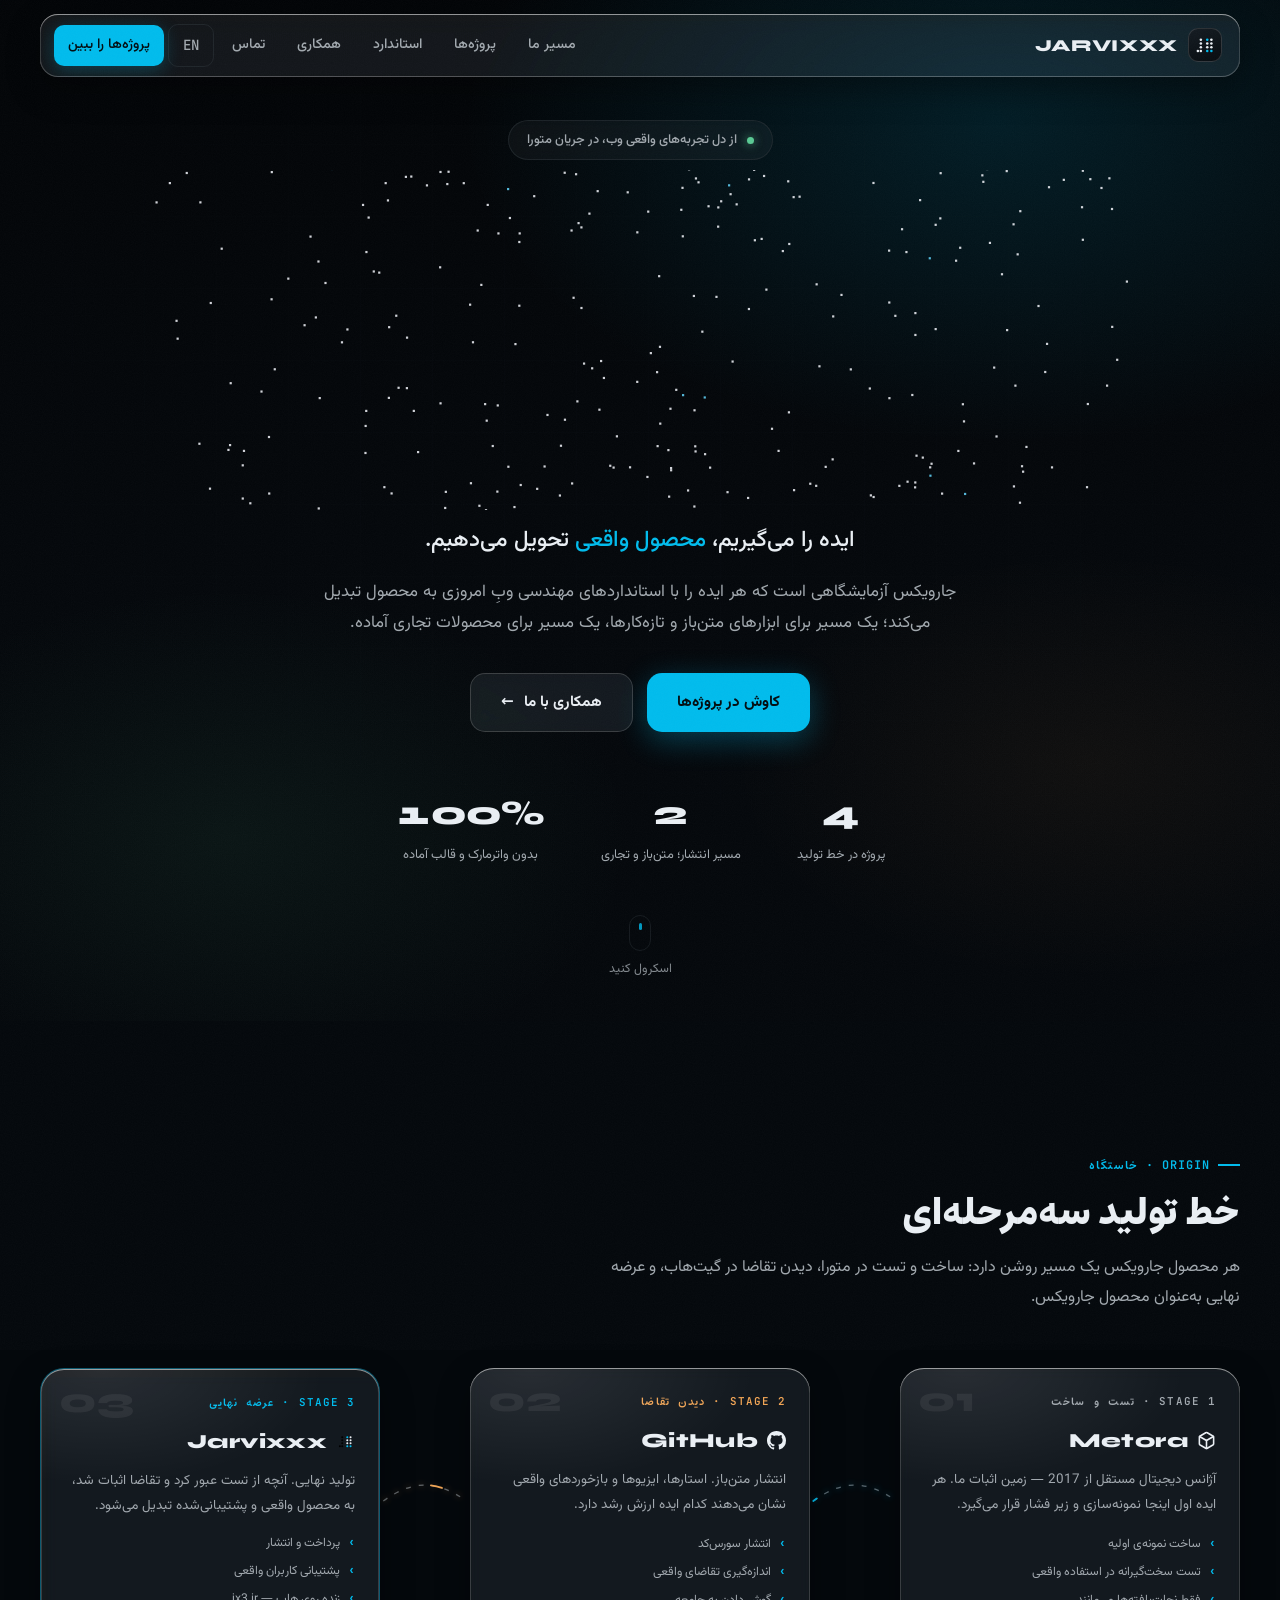
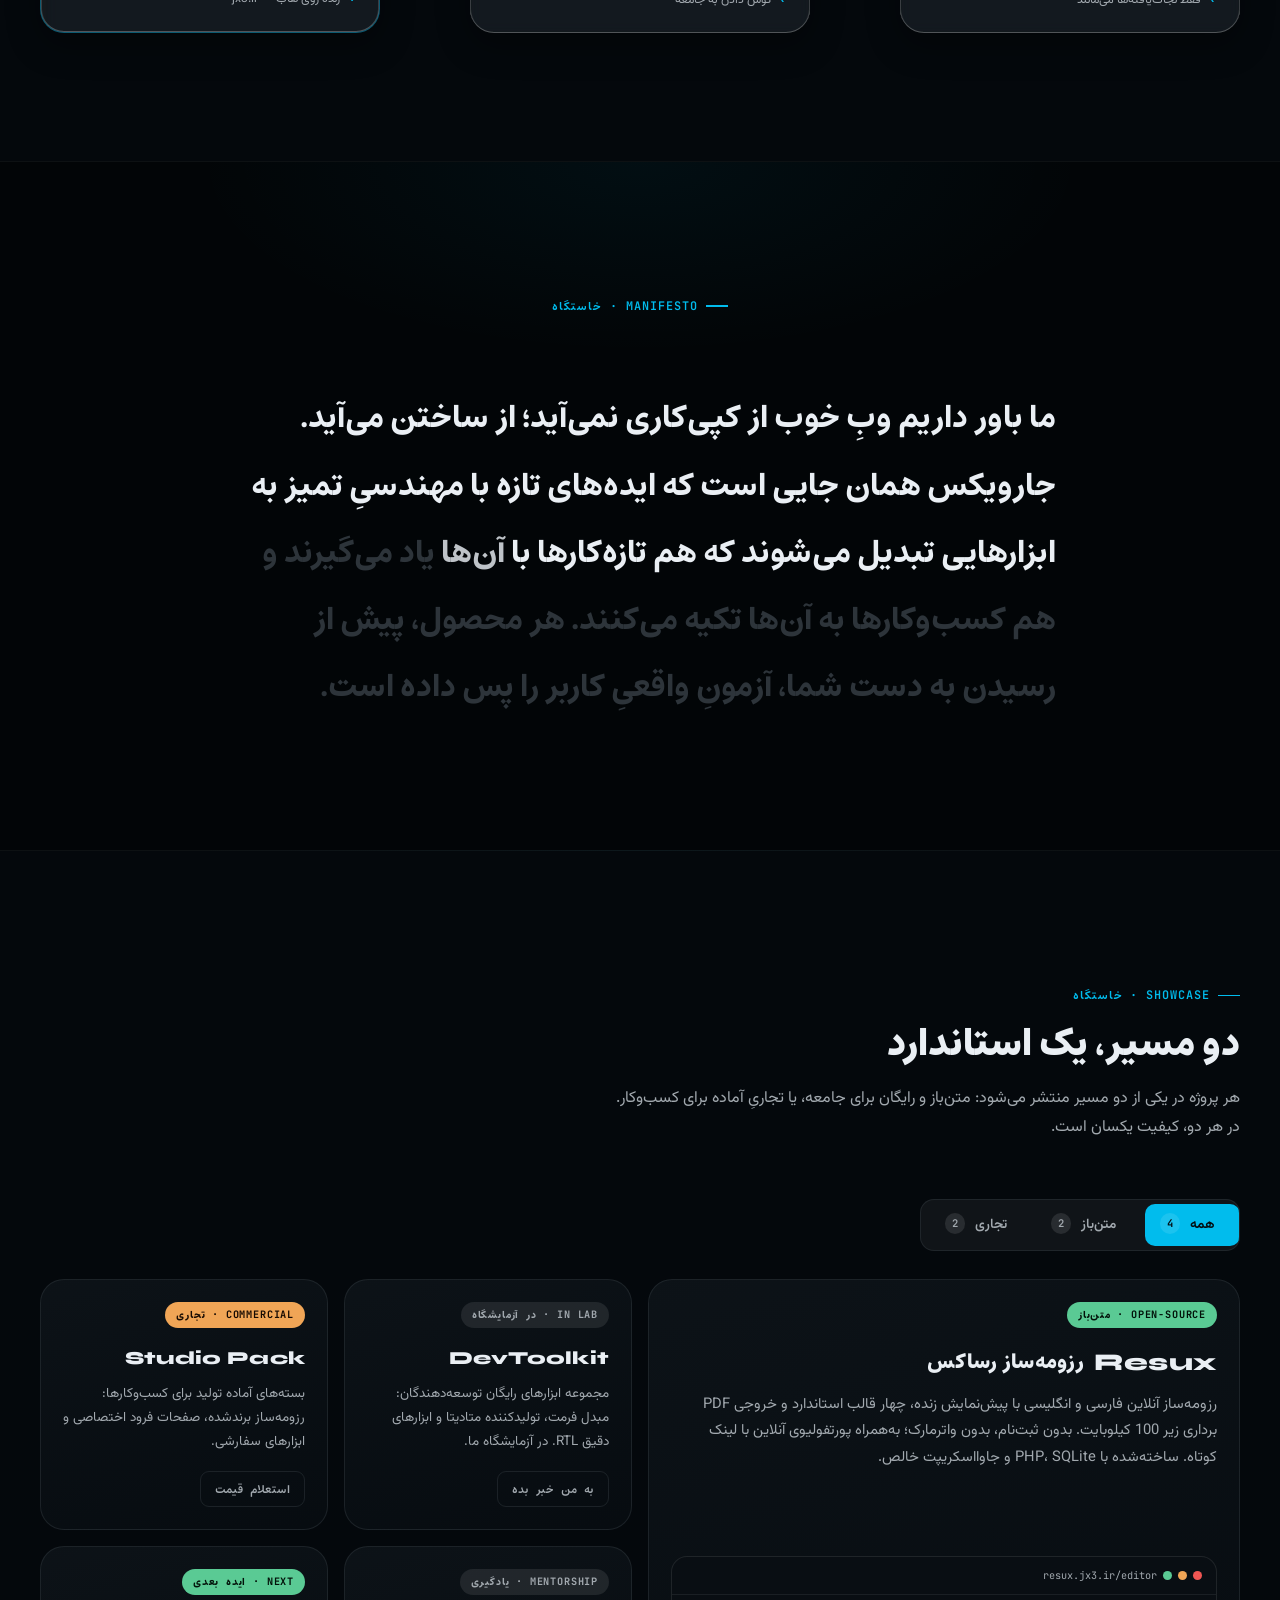
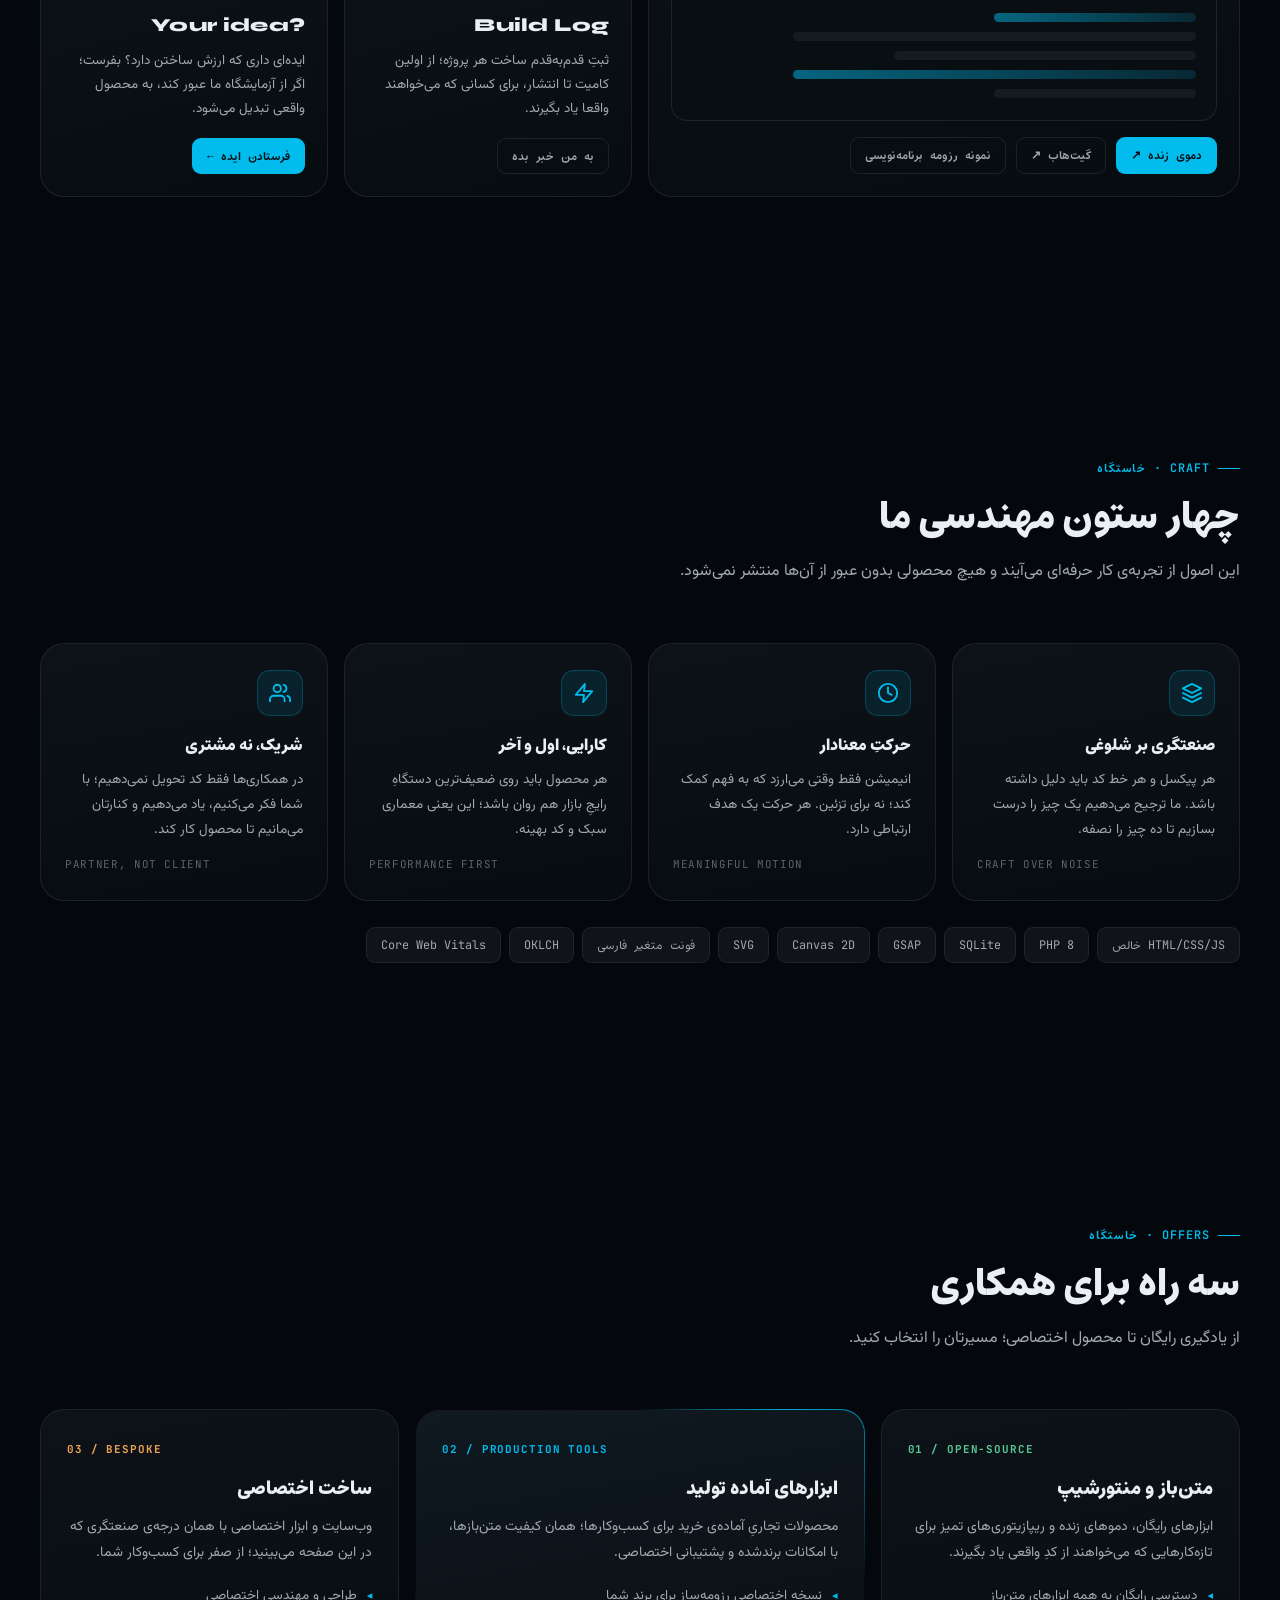
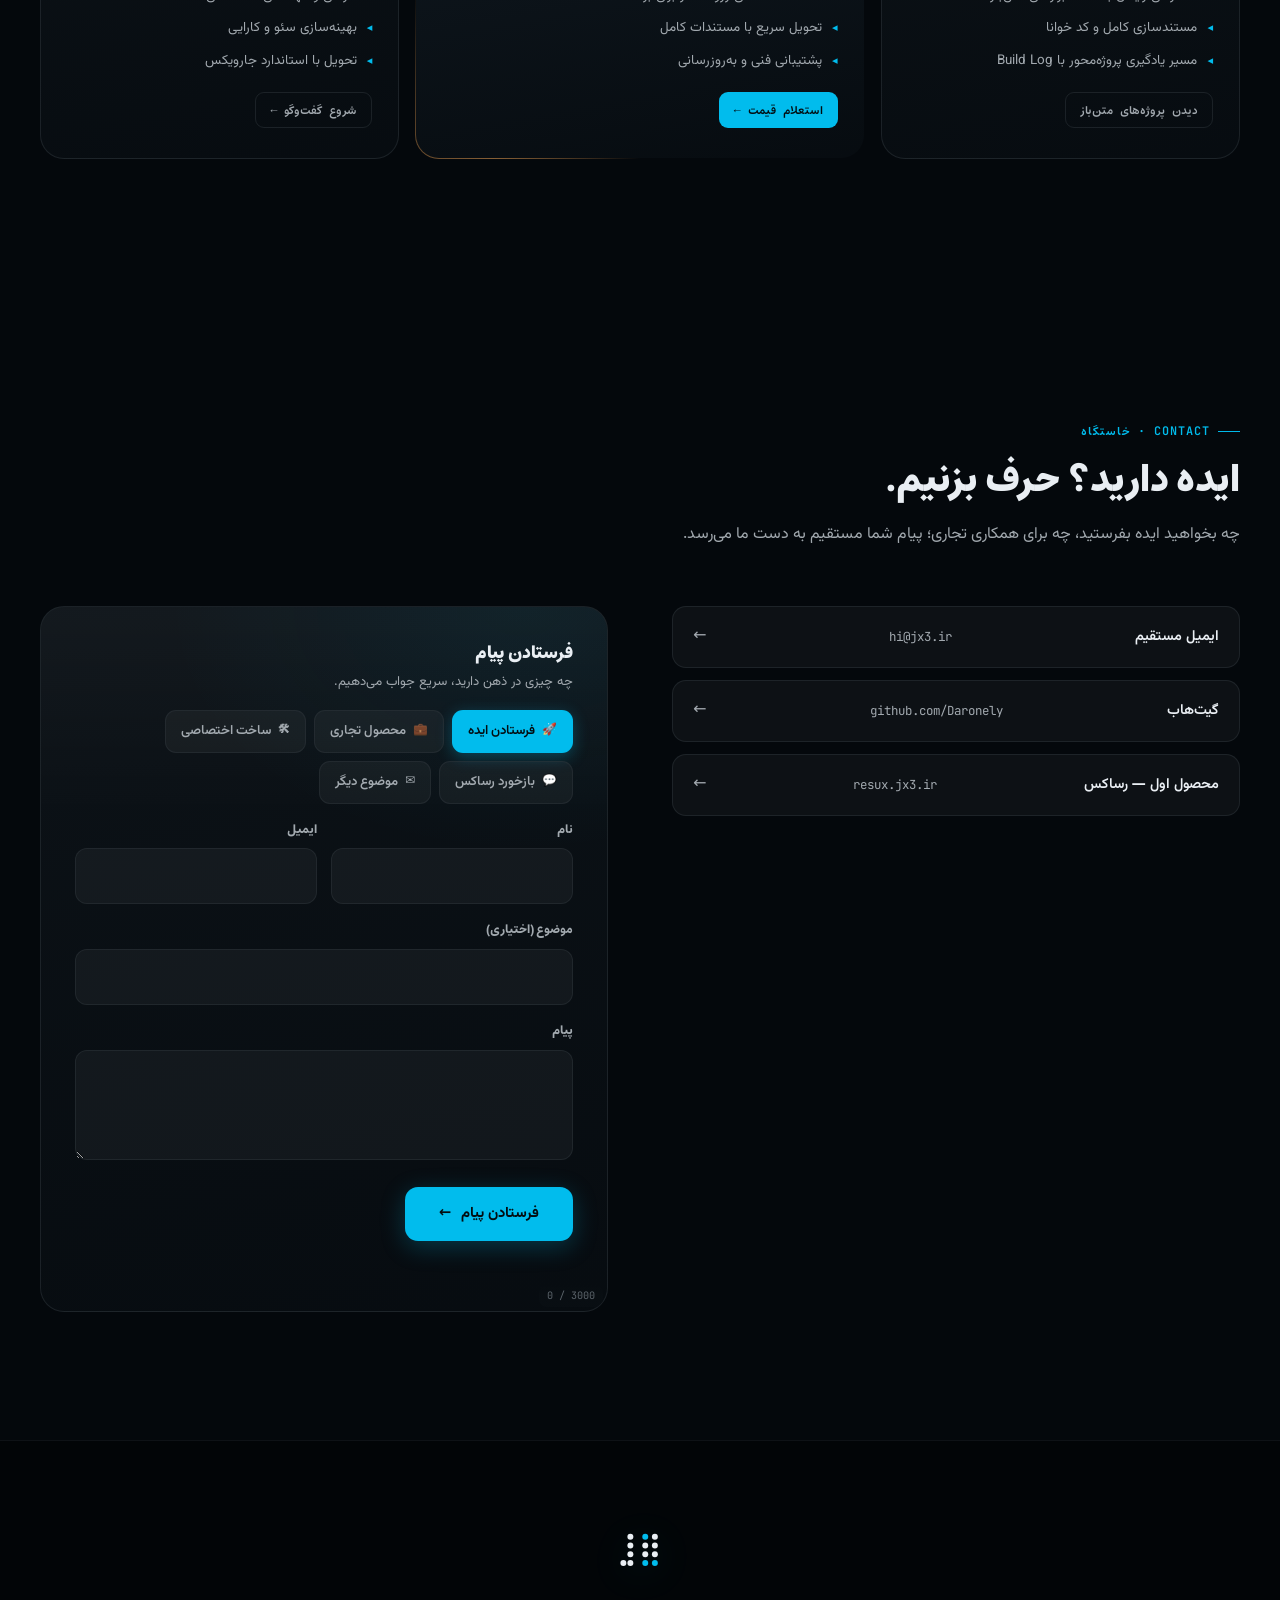
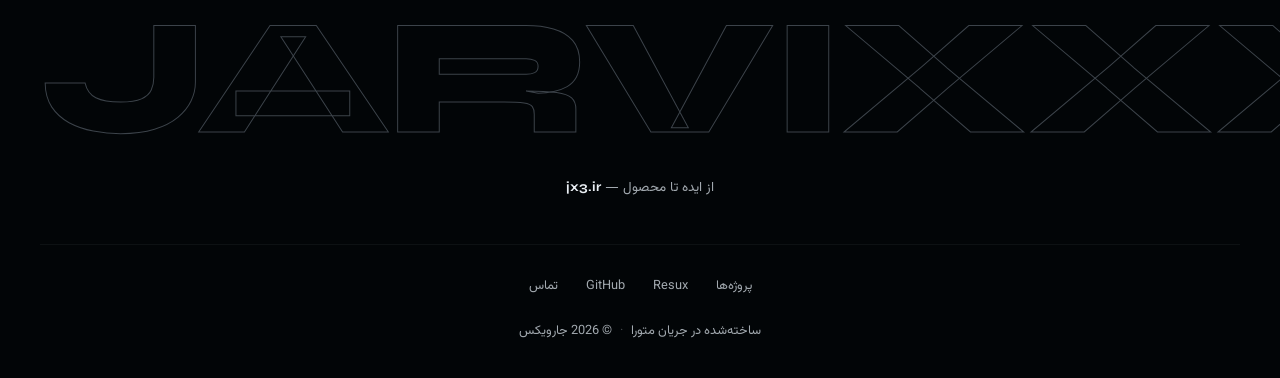
==== commit bed25a53: "🔍 v1.2.0 — SEO hardening - Custom 404 page (obsidian style) - humans.txt - Enriched sameAs (GitHub, " ====
--- a/fa.html
+++ b/fa.html
@@ -57,7 +57,10 @@
       "logo": "https://jx3.ir/assets/img/icon-512.png",
       "description": "جارویکس (Jarvixxx) آزمایشگاه ساخت محصولات وب است: ایده‌ها را به ابزارهای متن‌باز و محصولات تجاری واقعی تبدیل می‌کنیم و مسیر یادگیری حرفه‌ای را برای علاقه‌مندان باز می‌گذاریم. اولین محصول: رزومه‌ساز رساکس.",
       "sameAs": [
-        "https://github.com/Daronely"
+        "https://github.com/Daronely",
+        "https://github.com/Daronely/jarvixxx",
+        "https://resux.jx3.ir/",
+        "https://metora.ir"
       ]
     },
     {
